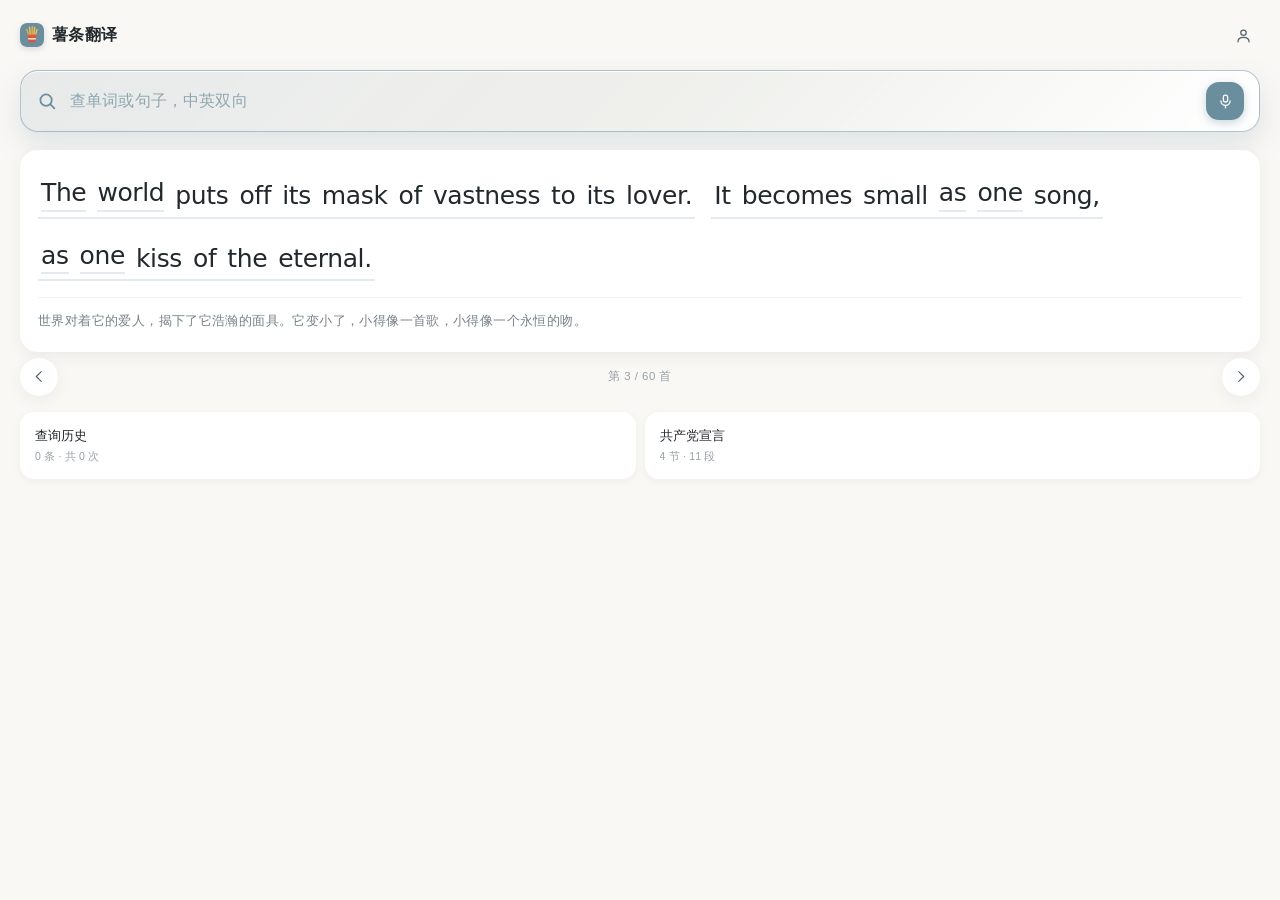
==== index.html @ 7e57249e "deploy: 薯条翻译 · 首版" ====
﻿<!doctype html>
<html lang="zh-CN">
<head>
<meta charset="utf-8" />
<meta name="viewport" content="width=device-width, initial-scale=1, viewport-fit=cover" />
<meta name="theme-color" content="#FAF8F5" />
<meta name="description" content="薯条翻译 · 一眼看懂每个词在当前语境里的意思" />
<title>薯条翻译</title>

<!-- PWA / 添加到主屏幕 -->
<link rel="manifest" href="manifest.json" />
<link rel="icon" href="icons/icon-192.png" sizes="192x192" />
<link rel="apple-touch-icon" href="icons/apple-touch-icon.png" />
<meta name="apple-mobile-web-app-capable" content="yes" />
<meta name="mobile-web-app-capable" content="yes" />
<meta name="apple-mobile-web-app-status-bar-style" content="default" />
<meta name="apple-mobile-web-app-title" content="薯条翻译" />
<meta name="format-detection" content="telephone=no" />

<link rel="stylesheet" href="styles.css" />
</head>
<body>
  <div class="stage">
    <div class="phone" id="phone">

      <header class="pbar">
        <div class="brand">
          <span class="mark"><img src="icons/icon-192.png" alt="" width="24" height="24" /></span>
          <b>薯条翻译</b>
        </div>
        <div class="pbar-actions">
          <button class="icon-btn user" id="userBtn" data-act="go" data-tab="me" aria-label="我的">
            <svg viewBox="0 0 24 24" aria-hidden="true"><circle cx="12" cy="8.5" r="3.4"/><path d="M5 20c0-3.6 3.1-5.6 7-5.6s7 2 7 5.6"/></svg>
          </button>
        </div>
      </header>

      <main class="view" id="view"></main>

      <div class="scrim" id="scrim"></div>
      <section class="sheet" id="sheet" role="dialog" aria-modal="true"></section>
      <div class="toast" id="toast"></div>
      <div class="voice" id="voice" aria-hidden="true">
        <div class="voice-card">
          <div class="bars"><i></i><i></i><i></i><i></i><i></i></div>
          <p class="voice-title">正在聆听…</p>
          <p class="voice-hint">中文、英文都可以</p>
        </div>
      </div>

    </div>
    <p class="stage-note">薯条翻译 · 语境直觉英语 · 高保真原型</p>
  </div>

  <script src="lexicon.js"></script>
  <script src="examples.js"></script>
  <script src="corpus.js"></script>
  <script src="data.js"></script>
  <script src="app.js"></script>
  <script>
    // 注册 Service Worker（离线可用、可安装）；file:// 下静默跳过
    if ('serviceWorker' in navigator && location.protocol.startsWith('http')) {
      window.addEventListener('load', () => {
        navigator.serviceWorker.register('sw.js').catch(() => {});
      });
    }
  </script>
</body>
</html>
---- styles.css ----
﻿/* ============================================================
   Gloss 璇嶄笅 鈥?Design tokens & layout
   涓昏壊 闆鹃溇钃?#6B8E9F / 杈?鐏扮豢 #7A9B8E / 搴?鏆栫櫧 #FAF8F5
   ============================================================ */
:root{
  --bg:#FAF8F5;
  --stage:#EBE6DE;
  --ink:#22292D;
  --ink2:#55636A;
  --muted:#98A1A6;
  --gloss:#8E9699;
  --primary:#6B8E9F;
  --primary-d:#557684;
  --primary-10:rgba(107,142,159,.10);
  --primary-18:rgba(107,142,159,.18);
  --accent:#7A9B8E;
  --card:#FFFFFF;
  --hair:rgba(34,41,45,.075);
  --shadow:0 4px 16px rgba(0,0,0,.06);
  --shadow-lg:0 12px 34px rgba(34,41,45,.12);
  --en:"Inter","SF Pro Text",-apple-system,BlinkMacSystemFont,"Segoe UI",system-ui,"Helvetica Neue",Arial,sans-serif;
  --han:"Source Han Sans SC","Noto Sans SC","PingFang SC","HarmonyOS Sans SC","Microsoft YaHei","Hiragino Sans GB",sans-serif;
  --r-s:10px; --r-m:14px; --r-l:18px;
  --spring:cubic-bezier(.22,1.16,.36,1);
}

*{box-sizing:border-box;-webkit-tap-highlight-color:transparent}
html,body{height:100%}
body{
  margin:0;
  font-family:var(--en);
  color:var(--ink);
  background:
    radial-gradient(120% 80% at 50% 0%, #F4F1EA 0%, var(--stage) 58%, #E4DFD6 100%);
  display:grid;place-items:center;
  -webkit-font-smoothing:antialiased;
  text-rendering:optimizeLegibility;
  overscroll-behavior:none;
  -webkit-text-size-adjust:100%;
  text-size-adjust:100%;
}
button{font:inherit;color:inherit;background:none;border:0;padding:0;cursor:pointer;touch-action:manipulation}
svg{width:100%;height:100%;fill:none;stroke:currentColor;stroke-width:1.6;stroke-linecap:round;stroke-linejoin:round}

/* ---------------- stage / phone ---------------- */
.stage{display:grid;place-items:center;gap:14px;padding:24px}
.stage-note{margin:0;font-size:11px;letter-spacing:.04em;color:#A8A199;font-family:var(--han)}

.phone{
  position:relative;
  width:390px;height:844px;
  background:var(--bg);
  border-radius:30px;
  overflow:hidden;
  display:flex;flex-direction:column;
  box-shadow:0 26px 70px rgba(34,41,45,.18), 0 2px 0 rgba(255,255,255,.7) inset;
  isolation:isolate;
}
@media (max-width:520px), (max-height:900px){
  .stage{padding:0}
  .phone{width:100vw;height:100vh;height:100dvh;max-height:100dvh;border-radius:0;box-shadow:none}
  .stage-note{display:none}
}

/* ---------- 鐪熸満鍏ㄥ睆锛圥WA / WebView锛夛細鍒樻捣涓庡畨鍏ㄥ尯 ---------- */
@media (display-mode:standalone), (display-mode:fullscreen), (display-mode:minimal-ui){
  .phone{width:100vw;height:100vh;height:100dvh;max-height:100dvh;border-radius:0;box-shadow:none;background:var(--bg)}
  body{background:var(--bg)}
  .stage{padding:0}
  .stage-note{display:none}
}

/* ---------------- top bar ---------------- */
.pbar{
  flex:0 0 auto;
  display:flex;align-items:center;justify-content:space-between;
  padding:18px 20px 8px;
}
.brand{display:flex;align-items:center;gap:8px}
.brand .mark{
  display:inline-grid;place-items:center;
  width:24px;height:24px;border-radius:7px;
  overflow:hidden;background:none;
  box-shadow:0 2px 6px rgba(107,142,159,.28);
}
.brand .mark img{width:100%;height:100%;display:block}
.brand b{font-family:var(--han);font-size:15.5px;font-weight:600;letter-spacing:.02em}
.brand i{font-family:var(--han);font-style:normal;font-size:11px;color:var(--muted);letter-spacing:.08em}
.pbar-actions{display:flex;gap:4px}
.icon-btn{
  width:34px;height:34px;border-radius:11px;
  display:grid;place-items:center;color:var(--ink2);
  transition:background .18s ease, color .18s ease, transform .18s var(--spring);
}
.icon-btn svg{width:19px;height:19px}
.icon-btn:hover{background:rgba(34,41,45,.045)}
.icon-btn:active{transform:scale(.92)}
.icon-btn.on{color:var(--primary);background:var(--primary-10)}
/* 鍙充笂瑙掔敤鎴锋寜閽細鎸変笅 / 鍋滅暀鍦?鎴戠殑"鏃剁粰娣辫壊鍙嶉 */
.icon-btn.user:active,
.icon-btn.user.on{background:var(--ink);color:#fff;transform:scale(.94)}
.icon-btn.user:active svg,
.icon-btn.user.on svg{stroke-width:1.9}

/* ---------------- view ---------------- */
.view{
  flex:1 1 auto;
  overflow-y:auto;overflow-x:hidden;
  padding:6px 20px 44px;
  scrollbar-width:none;
  overscroll-behavior:contain;
}
.view::-webkit-scrollbar{display:none}
.view > *{animation:rise .34s var(--spring) both}
@keyframes rise{from{opacity:0;transform:translateY(8px)}to{opacity:1;transform:none}}

.card{
  background:var(--card);
  border-radius:var(--r-l);
  box-shadow:var(--shadow);
  padding:20px 18px;
}

/* ---------------- sentence (interlinear) ---------------- */
.sentence{margin:6px 0 2px;user-select:none;-webkit-user-select:none}
.line{
  display:flex;flex-wrap:wrap;
  align-items:flex-end;
  column-gap:11px;row-gap:16px;
}
.word{
  display:inline-flex;flex-direction:column;align-items:center;
  gap:4px;
  padding:2px 1px 0;
  border-radius:8px;
  transition:transform .16s var(--spring), background .2s ease;
  touch-action:manipulation;
}
.word .en{
  font-size:25px;line-height:1.22;font-weight:500;
  letter-spacing:-.015em;
  color:var(--ink);
  white-space:nowrap;
}
.word .gloss{
  font-family:var(--han);
  font-size:11.5px;line-height:1.25;font-weight:300;
  color:var(--gloss);
  letter-spacing:.03em;
  white-space:nowrap;
  min-height:14px;
  display:inline-flex;align-items:center;gap:4px;
  transition:color .3s ease, opacity .3s ease;
}
.word:active{transform:scale(.95)}
.word:hover .en{color:var(--primary-d)}
.word.in-phrase .en{
  border-bottom:2px solid var(--primary-18);
  padding-bottom:1px;
}
.word.in-phrase.flash .en{animation:phflash 1.1s ease}
@keyframes phflash{0%,100%{border-bottom-color:var(--primary-18)}30%{border-bottom-color:var(--primary)}}

/* 鎺屾彙杩涘害鍦嗙偣 */
.dots{display:inline-flex;gap:2px;transform:translateY(-1px)}
.dots i{width:3px;height:3px;border-radius:50%;background:var(--primary);opacity:.22;transition:opacity .3s ease}
.dots i.on{opacity:.85}

/* 閲婁箟鍗囩骇涓夋€?*/
.word .gloss[data-lv="1"]{color:var(--primary);opacity:.9;letter-spacing:.01em;font-family:var(--en);font-size:10.5px}
.word .gloss[data-lv="2"]{opacity:0}

/* 鐩茬偣妯″紡 */
.phone.blind .word .gloss{opacity:0}
.phone.blind .word .gloss.peek{opacity:1}

/* 鎰忕兢妯″紡锛堟案涔呭紑鍚殑姣忔棩涓€鍙ワ級锛氭寜璇潡鍒嗙粍锛屽潡鍐呭崟璇嶄粛鏄彲鐐规寜閽?*/
.line.is-chunked{column-gap:16px;row-gap:20px;align-items:flex-start}
.line.is-chunked .chunk{
  display:inline-flex;flex-wrap:wrap;max-width:100%;
  align-items:flex-end;gap:9px;row-gap:2px;
  padding:0 2px 5px;
  border-bottom:2px solid var(--primary-18);
}
.line.is-chunked .chunk .punct{
  font-size:25px;line-height:1.22;font-weight:500;color:var(--ink);letter-spacing:-.015em;
  white-space:nowrap;transform:translateY(-1px);
}
/* 鐩茬偣妯″紡锛堟案涔呭紑鍚級锛氫腑鏂囨敞涓嶅崰浣嶏紝鍙暀鑻辨枃 */
.sentence.is-blind .word .gloss{display:none}

/* ---------------- learn layout ---------------- */
.day-top{display:flex;align-items:center;justify-content:space-between;margin-bottom:10px}
.eyebrow{
  font-family:var(--han);font-size:11px;letter-spacing:.1em;color:var(--muted);text-transform:uppercase;
}
.badge-lv{
  font-size:10.5px;letter-spacing:.05em;
  padding:3px 7px;border-radius:6px;
  background:var(--primary-10);color:var(--primary-d);
}
.day-meta{
  display:flex;align-items:center;gap:8px;
  margin-top:16px;padding-top:13px;border-top:1px solid var(--hair);
  font-family:var(--han);font-size:11.5px;color:var(--muted);
}
.day-meta b{color:var(--ink2);font-weight:500}
.hint{
  font-family:var(--han);font-size:11px;color:#B4B8B8;letter-spacing:.02em;
  margin:12px 2px 0;display:flex;align-items:center;gap:6px;
}
.hint .k{display:inline-block;width:3px;height:3px;border-radius:50%;background:#D3D5D4}

.toolrow{display:flex;flex-wrap:wrap;gap:6px;margin-top:14px}
.chip-tool{
  font-family:var(--han);font-size:11.5px;color:var(--ink2);
  padding:6px 11px;border-radius:20px;
  border:1px solid var(--hair);background:#fff;
  transition:.18s ease;
}
.chip-tool:hover{border-color:var(--primary-18);color:var(--primary-d)}
.chip-tool.on{background:var(--primary);border-color:var(--primary);color:#fff}

.navrow{display:flex;align-items:center;justify-content:space-between;margin-top:6px}
.nav-btn{
  width:38px;height:38px;border-radius:50%;display:grid;place-items:center;
  background:#fff;box-shadow:var(--shadow);color:var(--ink2);
  transition:transform .18s var(--spring),color .18s ease;
}
.nav-btn svg{width:17px;height:17px}
.nav-btn:active{transform:scale(.9)}
.nav-btn[disabled]{opacity:.35}
.steps{display:flex;gap:5px}
.steps i{width:5px;height:5px;border-radius:50%;background:#DADCDB;transition:.25s ease}
.steps i.on{background:var(--primary);width:14px;border-radius:3px}

.zh-line{
  font-family:var(--han);font-size:12.5px;color:var(--muted);font-weight:300;
  letter-spacing:.03em;text-align:center;line-height:1.6;
  margin-top:4px;
  max-height:0;opacity:0;overflow:hidden;
  transition:max-height .3s ease,opacity .3s ease,margin .3s ease;
}
.zh-line.show{max-height:60px;opacity:1;margin-top:6px}
/* 姣忔棩涓€鍙ワ細缈昏瘧鐩存帴钀藉湪鍘?鏈彞澶氫箟璇?鐨勪綅缃?*/
.card .zh-line.show{
  border-top:1px solid var(--hair);
  margin-top:16px;padding-top:13px;
  text-align:left;font-size:13px;color:var(--ink2);opacity:.8;
}

/* 鍥句緥 / 璇存槑鍧?*/
.legend{
  margin-top:16px;padding:14px 16px;border-radius:var(--r-m);
  background:rgba(255,255,255,.6);border:1px dashed var(--hair);
  font-family:var(--han);font-size:11.5px;color:var(--muted);line-height:1.85;
}
.legend b{color:var(--ink2);font-weight:500}
.legend .up{display:flex;align-items:center;gap:6px;flex-wrap:wrap;margin-top:2px}
.legend .arr{color:#CFD3D2}

/* 璇嶅簱 / 绱犳潗鍏ュ彛鍗?*/
.entries{display:grid;grid-template-columns:1fr 1fr;gap:9px;margin-top:16px}
.entry-card{
  text-align:left;padding:14px;border-radius:var(--r-m);
  background:#fff;box-shadow:0 2px 9px rgba(34,41,45,.05);
  border:1px solid transparent;
  transition:transform .16s var(--spring),border-color .2s ease,box-shadow .2s ease;
}
.entry-card b{display:block;font-family:var(--han);font-size:13px;font-weight:500;letter-spacing:.01em}
.entry-card span{display:block;font-family:var(--han);font-size:10.5px;color:var(--muted);margin-top:5px;letter-spacing:.02em}
.entry-card:hover{border-color:var(--primary-18);box-shadow:0 4px 14px rgba(107,142,159,.14)}
.entry-card:active{transform:scale(.98)}

/* ---------------- library ---------------- */
.sect-head{display:flex;align-items:baseline;justify-content:space-between;margin:2px 2px 10px}
.sect-head h3{margin:0;font-family:var(--han);font-size:13px;font-weight:500;letter-spacing:.02em}
.sect-head span{font-family:var(--han);font-size:11px;color:var(--muted)}
.sect-label{
  display:flex;align-items:center;justify-content:space-between;
  font-family:var(--han);font-size:11.5px;color:var(--muted);letter-spacing:.04em;
  margin:20px 2px 9px;
}
.sect-label em{font-style:normal;font-size:10.5px;color:#C2C6C5}

.lib-row{
  display:flex;align-items:center;gap:12px;
  padding:13px 14px;border-radius:var(--r-m);
  background:#fff;box-shadow:0 2px 8px rgba(34,41,45,.045);
  margin-bottom:8px;width:100%;text-align:left;
  transition:transform .16s var(--spring),box-shadow .2s ease;
}
.lib-row:active{transform:scale(.985)}
.lib-row .lw{flex:0 0 auto;min-width:82px;font-size:17px;font-weight:500;letter-spacing:-.01em}
.lib-row .lg{
  flex:1 1 auto;font-family:var(--han);font-size:11.5px;font-weight:300;color:var(--muted);
  letter-spacing:.03em;display:flex;align-items:center;gap:5px;
}
.lib-row .lm{flex:0 0 auto;font-family:var(--han);font-size:10.5px;color:#C2C6C5}
.lib-row.lv1 .lg{color:var(--primary);opacity:.9}
.lib-row.lv2 .lg{opacity:.35}
/* 鏌ヨ鍘嗗彶琛岋細闀挎煡璇㈢渷鐣ヨ€屼笉鏄崲琛?*/
.lib-row.hist .lw{
  flex:1 1 auto;min-width:0;font-size:15px;font-weight:500;
  overflow:hidden;text-overflow:ellipsis;white-space:nowrap;
}
.lib-row.hist .lg{flex:0 0 auto;order:2;justify-content:flex-end}
.lib-row.hist .lm{order:3;min-width:34px;text-align:right}

/* ---------------- article ---------------- */
.art-card{
  display:block;width:100%;text-align:left;
  padding:18px;border-radius:var(--r-l);background:#fff;box-shadow:var(--shadow);
  margin-bottom:10px;position:relative;overflow:hidden;
  transition:transform .16s var(--spring);
}
.art-card:active{transform:scale(.99)}
.art-card .at{font-family:var(--han);font-size:15px;font-weight:500;letter-spacing:.01em}
.art-card .ae{font-size:11.5px;color:var(--muted);margin-top:2px;letter-spacing:.01em}
.art-card .ad{font-family:var(--han);font-size:11.5px;color:var(--ink2);opacity:.8;margin-top:9px;line-height:1.6}
.art-card .lv{position:absolute;top:16px;right:16px;font-size:10px;letter-spacing:.05em;color:var(--primary-d);background:var(--primary-10);padding:3px 7px;border-radius:6px}
.art-card[disabled]{opacity:.55}
.back-link{
  display:inline-flex;align-items:center;gap:5px;
  font-family:var(--han);font-size:12px;color:var(--muted);margin-bottom:14px;
}
.back-link svg{width:13px;height:13px}
.art-title{font-family:var(--han);font-size:20px;font-weight:500;margin:0 0 3px}
.art-sub{font-size:12px;color:var(--muted);margin-bottom:18px}
.art-block{margin-bottom:14px;padding-bottom:6px}

/* ---------------- 棣栧睆澶ф悳绱㈡ ---------------- */
.sbox{
  display:flex;align-items:center;gap:12px;
  width:100%;text-align:left;
  padding:0 15px;height:62px;
  border-radius:18px;
  border:1.75px solid rgba(107,142,159,.5);
  background:linear-gradient(135deg,rgba(107,142,159,.12),rgba(122,155,142,.08) 55%,#fff 100%);
  box-shadow:0 12px 30px rgba(107,142,159,.20), 0 1px 0 rgba(255,255,255,.85) inset;
  transition:border-color .2s ease,box-shadow .2s ease,transform .16s var(--spring);
}
.sbox:focus-within,
.sbox:hover{border-color:var(--primary);box-shadow:0 14px 34px rgba(107,142,159,.28), 0 0 0 4px rgba(107,142,159,.09)}
.sbox:active{transform:scale(.995)}
.sbox > svg{width:22px;height:22px;color:var(--primary);flex:0 0 auto;stroke-width:1.9}
.sbox input{
  flex:1 1 auto;border:0;outline:0;background:none;
  font-size:20px;letter-spacing:-.015em;color:var(--ink);
  min-width:0;
}
.sbox input::placeholder{color:#8FA6B0;letter-spacing:-.005em}
.sbox .ph{
  flex:1 1 auto;font-family:var(--han);font-size:16px;color:#8FA6B0;letter-spacing:.01em;
}
.sbox .mic{
  width:38px;height:38px;border-radius:13px;display:grid;place-items:center;
  color:#fff;background:var(--primary);flex:0 0 auto;
  box-shadow:0 3px 10px rgba(107,142,159,.35);
  transition:transform .16s var(--spring),background .2s ease;
}
.sbox .mic svg{width:17px;height:17px;color:#fff;stroke-width:1.8}
.sbox .mic:active{transform:scale(.92)}
.sbox .clr{width:24px;height:24px;border-radius:50%;display:grid;place-items:center;color:#93A6AE;flex:0 0 auto}
.sbox .clr svg{width:12px;height:12px}
.sbox-wrap{margin:4px 0 18px}

.lang-hint{
  display:flex;align-items:center;gap:6px;
  font-family:var(--han);font-size:11px;color:var(--muted);
  margin:9px 2px 0;
}
.lang-hint b{font-weight:500;color:var(--primary-d)}
.lang-hint .rec{width:5px;height:5px;border-radius:50%;background:var(--accent)}

.chips{display:flex;flex-wrap:wrap;gap:7px}
.chip{
  font-family:var(--han);font-size:12px;color:var(--ink2);
  padding:7px 12px;border-radius:20px;background:#fff;box-shadow:0 1px 5px rgba(34,41,45,.05);
  transition:transform .16s var(--spring),color .2s ease;
}
.chip:active{transform:scale(.94)}
.chip.hot{color:var(--primary-d);background:var(--primary-10);box-shadow:none}
.chip .n{font-size:10px;color:#BFC3C2;margin-left:4px}

.res-main{padding:2px 2px 0}
.res-word{font-size:32px;font-weight:600;letter-spacing:-.03em;line-height:1.15}
.res-word small{font-size:12px;font-weight:400;color:var(--muted);letter-spacing:0;margin-left:8px}
.res-top{
  margin-top:8px;display:flex;align-items:center;gap:8px;flex-wrap:wrap;
  font-family:var(--han);font-size:19px;font-weight:400;letter-spacing:.02em;
}
.res-top .tag{font-size:10px;letter-spacing:.03em;padding:3px 7px;border-radius:6px;background:var(--primary-10);color:var(--primary-d);font-family:var(--han)}

.cn-item{
  padding:15px 16px;border-radius:var(--r-m);background:#fff;box-shadow:0 2px 9px rgba(34,41,45,.05);
  margin-bottom:9px;width:100%;text-align:left;
}
.cn-item .top{display:flex;align-items:center;gap:8px;flex-wrap:wrap}
.cn-item .en{font-size:20px;font-weight:600;letter-spacing:-.02em}
.tag-reg{font-family:var(--han);font-size:10px;padding:2px 7px;border-radius:5px;letter-spacing:.03em}
.tag-reg.oral{background:rgba(122,155,142,.14);color:#5C7D70}
.tag-reg.written{background:rgba(107,142,159,.14);color:var(--primary-d)}
.tag-reg.slang{background:rgba(196,148,88,.14);color:#A3763C}
.tag-reg.common{background:rgba(34,41,45,.06);color:var(--ink2)}
.cn-item .note{font-family:var(--han);font-size:11.5px;color:var(--ink2);opacity:.85;margin-top:7px;line-height:1.6}
.cn-item .ex{margin-top:8px;padding-left:10px;border-left:2px solid var(--primary-18)}
.cn-item .ex .e{font-size:12.5px;color:var(--ink2);letter-spacing:.005em}
.cn-item .ex .z{font-family:var(--han);font-size:11px;color:var(--muted);font-weight:300;margin-top:2px}

.empty{
  text-align:center;padding:44px 10px;font-family:var(--han);font-size:12.5px;color:var(--muted);line-height:1.9;
}
.empty b{display:block;font-size:14px;color:var(--ink2);margin-bottom:4px;font-weight:500}

/* ---------------- me ---------------- */
.me-head{display:flex;align-items:center;gap:13px;padding:4px 2px 0}
.avatar{
  width:52px;height:52px;border-radius:18px;display:grid;place-items:center;
  background:linear-gradient(150deg,var(--primary),var(--accent));color:#fff;
  font-size:19px;font-weight:600;letter-spacing:-.02em;
  box-shadow:0 8px 20px rgba(107,142,159,.28);
}
.me-name{font-family:var(--han);font-size:15px;font-weight:500}
.me-sub{font-family:var(--han);font-size:11px;color:var(--muted);margin-top:3px;display:flex;align-items:center;gap:5px}
.me-sub .rec{width:5px;height:5px;border-radius:50%;background:var(--accent)}

.stats{display:grid;grid-template-columns:1fr 1fr;gap:9px;margin-top:18px}
.stats.one{grid-template-columns:1fr}
.stat{
  background:#fff;border-radius:var(--r-m);padding:14px 15px;box-shadow:0 2px 9px rgba(34,41,45,.045);
}
.stat .v{font-size:23px;font-weight:600;letter-spacing:-.02em;line-height:1.1}
.stat .v i{font-style:normal;font-size:11px;font-weight:400;color:var(--muted);margin-left:3px;letter-spacing:0}
.stat .k{font-family:var(--han);font-size:11px;color:var(--muted);margin-top:5px;letter-spacing:.03em}

.rows{background:#fff;border-radius:var(--r-m);box-shadow:0 2px 9px rgba(34,41,45,.045);overflow:hidden}
.row{
  display:flex;align-items:center;gap:12px;padding:14px 15px;width:100%;text-align:left;
  border-bottom:1px solid var(--hair);
}
.row:last-child{border-bottom:0}
.row .rk{flex:1 1 auto}
.row .rk b{display:block;font-family:var(--han);font-size:13px;font-weight:400}
.row .rk span{display:block;font-family:var(--han);font-size:10.5px;color:var(--muted);margin-top:3px;letter-spacing:.02em}
.sw{
  flex:0 0 auto;width:40px;height:23px;border-radius:12px;background:#E2E1DD;position:relative;
  transition:background .24s ease;
}
.sw::after{
  content:"";position:absolute;top:2.5px;left:2.5px;width:18px;height:18px;border-radius:50%;background:#fff;
  box-shadow:0 1px 3px rgba(34,41,45,.22);
  transition:transform .26s var(--spring);
}
.sw.on{background:var(--primary)}
.sw.on::after{transform:translateX(17px)}
.ghost-btn{
  width:100%;margin-top:14px;padding:13px;border-radius:var(--r-m);
  font-family:var(--han);font-size:12.5px;color:var(--muted);
  border:1px solid var(--hair);background:rgba(255,255,255,.55);
}
.ghost-btn:active{background:#fff}

/* Widget 棰勮 */
.widget{
  padding:16px 17px;border-radius:18px;
  background:linear-gradient(150deg,#5F8394 0%,#6B8E9F 58%,#7A9B8E 100%);
  color:#fff;box-shadow:0 10px 24px rgba(107,142,159,.26);
}
.widget .w-en{font-size:15px;line-height:1.45;letter-spacing:-.01em;font-weight:500}
.widget .w-zh{font-family:var(--han);font-size:10.5px;opacity:.78;margin-top:6px;letter-spacing:.05em}
.widget .w-hint{font-family:var(--han);font-size:10px;opacity:.62;margin-top:11px;letter-spacing:.03em}

/* ---------------- tabbar ---------------- */
.tabbar{
  position:absolute;left:0;right:0;bottom:0;
  height:72px;padding:8px 34px 14px;
  display:flex;justify-content:space-between;
  background:linear-gradient(to top,rgba(250,248,245,.98) 55%,rgba(250,248,245,.72));
  backdrop-filter:blur(14px);
  border-top:1px solid rgba(34,41,45,.05);
}
.tab{display:flex;flex-direction:column;align-items:center;gap:4px;color:#AFB4B3;transition:color .2s ease;width:56px}
.tab svg{width:21px;height:21px}
.tab span{font-family:var(--han);font-size:10px;letter-spacing:.06em}
.tab.on{color:var(--primary-d)}
.tab.on svg{stroke-width:1.9}

/* ---------------- scrim / sheet ---------------- */
.scrim{
  position:absolute;inset:0;background:rgba(28,33,36,.28);
  opacity:0;pointer-events:none;transition:opacity .3s ease;z-index:20;
  backdrop-filter:blur(1.5px);
}
.scrim.on{opacity:1;pointer-events:auto}

.sheet{
  position:absolute;left:0;right:0;bottom:0;z-index:21;
  max-height:82%;
  background:var(--bg);
  border-radius:22px 22px 0 0;
  box-shadow:0 -12px 40px rgba(34,41,45,.16);
  transform:translateY(102%);
  transition:transform .36s var(--spring);
  display:flex;flex-direction:column;
  will-change:transform;
}
.sheet.on{transform:translateY(0)}
.sheet-grab{flex:0 0 auto;padding:9px 0 4px;display:grid;place-items:center}
.sheet-grab i{width:36px;height:4px;border-radius:3px;background:#DDDAD3}
.sheet-body{flex:1 1 auto;overflow-y:auto;padding:6px 20px 26px;scrollbar-width:none}
.sheet-body::-webkit-scrollbar{display:none}

.sheet-head{display:flex;align-items:flex-start;justify-content:space-between;gap:10px}
.sh-word{font-size:27px;font-weight:600;letter-spacing:-.025em;line-height:1.15}
.sh-word .phon{font-size:12px;font-weight:400;color:var(--muted);letter-spacing:0;margin-left:7px}
.sh-sub{font-family:var(--han);font-size:11px;color:var(--muted);margin-top:5px;letter-spacing:.02em}
.sh-close{width:28px;height:28px;border-radius:50%;display:grid;place-items:center;background:rgba(34,41,45,.055);color:var(--ink2);flex:0 0 auto}
.sh-close svg{width:13px;height:13px}
.sh-tags{display:flex;flex-wrap:wrap;gap:5px;margin-top:7px}
.sh-tag{
  font-family:var(--han);font-size:9.5px;letter-spacing:.03em;
  padding:2.5px 7px;border-radius:5px;
  background:rgba(34,41,45,.05);color:var(--ink2);opacity:.9;
}
.sh-tag.star{background:rgba(107,142,159,.12);color:var(--primary-d)}
.sh-tag.cur{background:rgba(122,155,142,.16);color:#5C7D70}

.lib-more{
  font-family:var(--han);font-size:10.5px;color:#B4B8B8;text-align:center;
  line-height:1.7;margin:14px 4px 0;letter-spacing:.02em;
}

.dict-note{
  font-family:var(--han);font-size:10.5px;color:#B7BBBA;text-align:center;
  line-height:1.85;margin:26px 0 0;letter-spacing:.02em;
}

.cur{
  margin-top:16px;padding:15px 16px;border-radius:var(--r-m);
  background:linear-gradient(160deg,rgba(107,142,159,.11),rgba(122,155,142,.07));
  border:1px solid var(--primary-18);
  position:relative;overflow:hidden;
}
.cur .cur-tag{
  font-family:var(--han);font-size:10.5px;letter-spacing:.09em;color:var(--primary-d);opacity:.9;
}
.cur .cur-zh{
  font-family:var(--han);font-size:20px;font-weight:400;letter-spacing:.02em;margin-top:6px;
}
.cur .cur-en{font-size:12px;color:var(--primary-d);opacity:.8;margin-top:3px;letter-spacing:.01em}
.cur .cur-meta{display:flex;align-items:center;gap:7px;margin-top:10px;font-family:var(--han);font-size:10.5px;color:var(--ink2);opacity:.72}
.mbar{height:3px;border-radius:2px;background:rgba(34,41,45,.09);margin-top:9px;overflow:hidden}
.mbar i{display:block;height:100%;border-radius:2px;background:var(--primary);transition:width .45s var(--spring),background .3s ease}
.mbar.full i{background:var(--accent)}
.mhint{font-family:var(--han);font-size:10.5px;color:var(--muted);margin-top:7px;line-height:1.5}

.senses{
  display:flex;gap:11px;overflow-x:auto;
  margin:0 -20px;padding:2px 20px 8px;
  scroll-snap-type:x proximity;scrollbar-width:none;
}
.senses::-webkit-scrollbar{display:none}
.sense-card{
  flex:0 0 auto;width:242px;scroll-snap-align:start;
  text-align:left;
  padding:14px 14px 15px;border-radius:var(--r-m);
  background:#fff;box-shadow:0 2px 10px rgba(34,41,45,.055);
  border:1px solid transparent;
  transition:transform .16s var(--spring),border-color .2s ease;
}
.sense-card:active{transform:scale(.98)}
.sense-card.is-current{border-color:var(--primary-18);background:linear-gradient(170deg,#fff,rgba(107,142,159,.05))}
.sc-top{display:flex;align-items:center;justify-content:space-between;margin-bottom:9px}
.sc-no{font-size:10px;letter-spacing:.09em;color:#C2C6C5}
/* 涔夐」鏍囩鏀逛负璇嶆€?*/
.sc-pos{
  font-family:var(--en);font-size:11px;font-weight:500;letter-spacing:.02em;
  color:var(--primary-d);background:var(--primary-10);
  padding:2.5px 7px;border-radius:6px;
}
.sc-cur{font-family:var(--han);font-size:9.5px;letter-spacing:.04em;color:var(--primary-d);background:var(--primary-10);padding:2px 6px;border-radius:5px}

/* 閫犲彞 */
.ex-list{display:flex;flex-direction:column;gap:9px}
.ex-row{
  background:#fff;border-radius:var(--r-m);padding:13px 15px;
  box-shadow:0 2px 9px rgba(34,41,45,.05);
  border-left:2.5px solid var(--primary-18);
}
.ex-row .e{font-size:15px;line-height:1.5;letter-spacing:-.005em;color:var(--ink)}
.ex-row .z{font-family:var(--han);font-size:12px;color:var(--ink2);opacity:.8;margin-top:5px;letter-spacing:.02em}
.ex-pos{
  font-family:var(--en);font-size:10.5px;color:var(--primary-d);
  background:var(--primary-10);border-radius:5px;padding:1px 6px;margin-right:7px;
}

/* 鍙ユ暟璁℃暟 / 绱犳潗鍓爣棰?*/
.steps-num{font-family:var(--han);font-size:11.5px;color:var(--muted);letter-spacing:.04em}
.mf-sub{font-family:var(--han);font-size:11px;color:var(--muted);margin:-4px 2px 14px;letter-spacing:.02em}
.sc-zh{font-family:var(--han);font-size:16px;letter-spacing:.01em}
.sc-en{font-size:11px;color:var(--primary);opacity:.85;margin-top:4px;letter-spacing:.01em}
.sc-ex{margin-top:10px;padding-top:9px;border-top:1px solid var(--hair)}
.sc-ex .e{font-size:12px;color:var(--ink2);line-height:1.45;letter-spacing:.005em}
.sc-ex .z{font-family:var(--han);font-size:10.5px;color:var(--muted);font-weight:300;margin-top:3px}
.fq{display:inline-flex;gap:2.5px;align-items:center;transform:translateY(-.5px)}
.fq i{width:4px;height:4px;border-radius:50%;background:var(--primary);opacity:.18}
.fq i.on{opacity:.8}

.phrase{
  margin-top:14px;padding:14px 15px;border-radius:var(--r-m);
  background:#fff;box-shadow:0 2px 10px rgba(34,41,45,.055);width:100%;text-align:left;
}
.ph-head{display:flex;align-items:center;justify-content:space-between}
.ph-title{font-size:15px;font-weight:600;letter-spacing:-.01em}
.ph-title small{font-family:var(--han);font-size:10px;color:var(--muted);font-weight:400;margin-left:6px;letter-spacing:.04em}
.ph-arrow{color:var(--primary);font-size:11px;font-family:var(--han)}
.ph-note{font-family:var(--han);font-size:11px;color:var(--ink2);opacity:.85;line-height:1.75;margin-top:8px}
.ph-list{margin-top:9px;display:flex;flex-direction:column;gap:7px}
.ph-item{display:flex;flex-direction:column;gap:2px;padding-left:9px;border-left:2px solid rgba(107,142,159,.2)}
.ph-item b{font-family:var(--han);font-size:12px;font-weight:400;color:var(--ink)}
.ph-item span{font-size:11px;color:var(--muted);letter-spacing:.005em}

.tl{display:flex;gap:0;overflow-x:auto;margin:0 -20px;padding:2px 20px 6px;scrollbar-width:none}
.tl::-webkit-scrollbar{display:none}
.tl-item{flex:0 0 auto;width:126px;padding-right:14px;position:relative}
.tl-item::before{content:"";position:absolute;top:5.5px;left:0;right:0;height:1px;background:var(--hair)}
.tl-dot{width:7px;height:7px;border-radius:50%;background:#fff;border:1.5px solid var(--primary);position:relative;z-index:1}
.tl-era{font-size:9.5px;letter-spacing:.05em;color:var(--primary-d);margin-top:7px;opacity:.9}
.tl-txt{font-family:var(--han);font-size:11px;color:var(--ink2);opacity:.85;line-height:1.6;margin-top:3px}

/* ---------------- toast ---------------- */
.toast{
  position:absolute;left:50%;bottom:96px;z-index:30;
  transform:translate(-50%,14px);
  padding:10px 16px;border-radius:12px;
  background:rgba(34,41,45,.92);color:#fff;
  font-family:var(--han);font-size:11.5px;letter-spacing:.02em;
  box-shadow:var(--shadow-lg);
  opacity:0;pointer-events:none;
  transition:opacity .26s ease,transform .3s var(--spring);
  max-width:78%;text-align:center;line-height:1.55;
}
.toast.on{opacity:1;transform:translate(-50%,0)}
.toast b{color:#BFD3DB;font-weight:500}

/* ---------------- voice ---------------- */
.voice{
  position:absolute;inset:0;z-index:40;display:grid;place-items:center;
  background:rgba(28,33,36,.34);backdrop-filter:blur(6px);
  opacity:0;pointer-events:none;transition:opacity .24s ease;
}
.voice.on{opacity:1;pointer-events:auto}
.voice-card{
  width:210px;padding:26px 20px;border-radius:22px;background:rgba(255,255,255,.96);
  text-align:center;box-shadow:var(--shadow-lg);
}
.bars{display:flex;align-items:flex-end;justify-content:center;gap:4px;height:34px;margin-bottom:14px}
.bars i{width:4px;border-radius:3px;background:var(--primary);animation:wave 1s ease-in-out infinite}
.bars i:nth-child(1){height:12px;animation-delay:0s}
.bars i:nth-child(2){height:24px;animation-delay:.12s}
.bars i:nth-child(3){height:34px;animation-delay:.24s}
.bars i:nth-child(4){height:20px;animation-delay:.36s}
.bars i:nth-child(5){height:14px;animation-delay:.48s}
@keyframes wave{0%,100%{transform:scaleY(.45);opacity:.55}50%{transform:scaleY(1);opacity:1}}
.voice-title{font-family:var(--han);font-size:13px;margin:0}
.voice-hint{font-family:var(--han);font-size:10.5px;color:var(--muted);margin:6px 0 0}

@media (prefers-reduced-motion:reduce){
  *{animation-duration:.001s !important;transition-duration:.001s !important}
}

/* ============================================================
   真机适配（必须放在文件末尾：同优先级下后写才生效）
   ============================================================ */
@media (max-width:520px){
  /* 顶部让开状态栏（电量/时间）：有 env 用 env，没有也至少留 26px */
  .pbar{padding-top:calc(6px + max(env(safe-area-inset-top, 0px), 26px))}
  .view{padding:6px 18px calc(28px + max(env(safe-area-inset-bottom, 0px), 8px))}
  .sheet{padding-bottom:max(env(safe-area-inset-bottom, 0px), 8px)}
  .toast{bottom:calc(72px + max(env(safe-area-inset-bottom, 0px), 8px))}

  /* 字号随屏宽收敛：越窄越小，避免诗句臃肿 */
  .card{padding:16px 15px}
  .word .en{font-size:clamp(18px, 5.3vw, 22px)}
  .word .gloss{font-size:clamp(9.5px, 2.5vw, 11px)}
  .line{gap:14px 10px}
  .line.is-chunked{column-gap:12px;row-gap:14px}
  .line.is-chunked .chunk{gap:7px;padding-bottom:4px}
  .line.is-chunked .chunk .punct{font-size:clamp(18px, 5.3vw, 22px)}
  .res-word{font-size:clamp(24px, 6.6vw, 30px)}
  .res-word small{font-size:11px}
  .sbox{height:56px;padding:0 13px}
  .sbox input{font-size:clamp(16px, 4.4vw, 19px)}
  .sbox .ph{font-size:clamp(13px, 3.8vw, 15px)}
  .sbox .mic{width:34px;height:34px}
  .zh-line.show{font-size:12.5px}
  .card .zh-line.show{margin-top:13px;padding-top:11px}
}
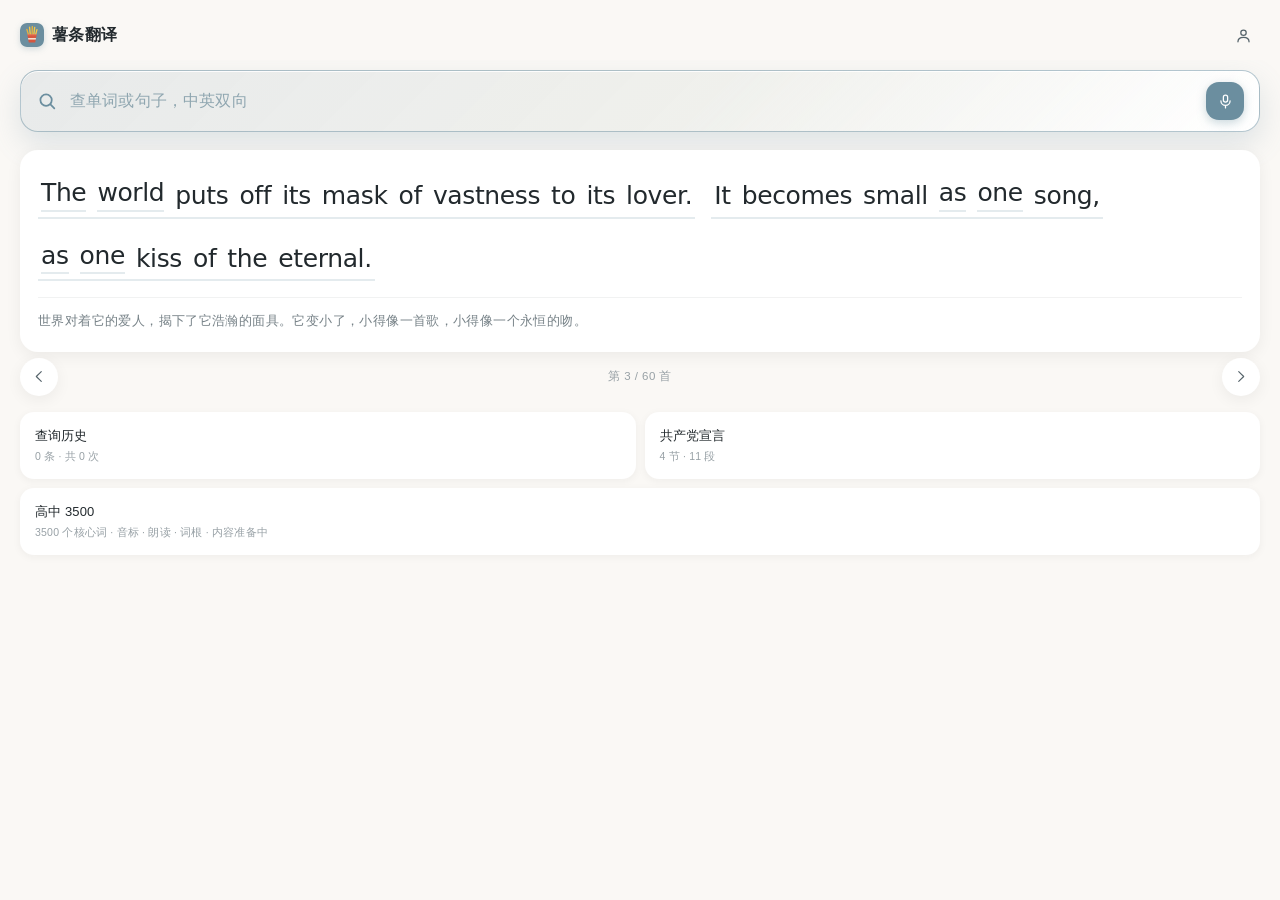
==== commit d91b7105: "deploy: 薯条翻译 2026-10-24 14:15" ====
--- a/index.html
+++ b/index.html
@@ -1,9 +1,12 @@
-﻿<!doctype html>
+<!doctype html>
 <html lang="zh-CN">
 <head>
 <meta charset="utf-8" />
 <meta name="viewport" content="width=device-width, initial-scale=1, viewport-fit=cover" />
 <meta name="theme-color" content="#FAF8F5" />
+<!-- 版本号与更新地址：构建时由 tools/pack.mjs 依据 version.json 注入 -->
+<meta name="app-version" content="1.2.0" />
+<meta name="update-base" content="https://chipssea.github.io/shutiao-translate/" />
 <meta name="description" content="薯条翻译 · 一眼看懂每个词在当前语境里的意思" />
 <title>薯条翻译</title>
 
@@ -55,16 +58,38 @@
   <script src="lexicon.js"></script>
   <script src="examples.js"></script>
   <script src="corpus.js"></script>
+  <script src="roots.js"></script>
+  <script src="phonetics.js"></script>
   <script src="data.js"></script>
   <script src="app.js"></script>
   <script>
     // 注册 Service Worker（离线可用、可安装）；file:// 下静默跳过
+    // 更新策略：静默自动 —— 新版本下载好后自动接管，页面自己刷一次，不打扰用户
     if ('serviceWorker' in navigator && location.protocol.startsWith('http')) {
+      let hadController = !!navigator.serviceWorker.controller;
+      navigator.serviceWorker.addEventListener('controllerchange', () => {
+        if (!hadController) { hadController = true; return; }   // 首次安装不算更新
+        if (window.__updatingReload) return;
+        window.__updatingReload = true;
+        location.reload();
+      });
       window.addEventListener('load', () => {
-        navigator.serviceWorker.register('sw.js').catch(() => {});
+        navigator.serviceWorker.register('sw.js').then((reg) => {
+          reg.addEventListener('updatefound', () => {
+            const sw = reg.installing;
+            if (!sw) return;
+            sw.addEventListener('statechange', () => {
+              if (sw.state === 'installed' && navigator.serviceWorker.controller) sw.postMessage({ type: 'SKIP_WAITING' });
+            });
+          });
+          // 每次回到前台顺手检查一次新版本
+          document.addEventListener('visibilitychange', () => {
+            if (document.visibilityState === 'visible') reg.update().catch(() => {});
+          });
+        }).catch(() => {});
       });
     }
   </script>
 </body>
 </html>
-
+
--- a/styles.css
+++ b/styles.css
@@ -1,699 +1,749 @@
-﻿/* ============================================================
-   Gloss 璇嶄笅 鈥?Design tokens & layout
-   涓昏壊 闆鹃溇钃?#6B8E9F / 杈?鐏扮豢 #7A9B8E / 搴?鏆栫櫧 #FAF8F5
-   ============================================================ */
-:root{
-  --bg:#FAF8F5;
-  --stage:#EBE6DE;
-  --ink:#22292D;
-  --ink2:#55636A;
-  --muted:#98A1A6;
-  --gloss:#8E9699;
-  --primary:#6B8E9F;
-  --primary-d:#557684;
-  --primary-10:rgba(107,142,159,.10);
-  --primary-18:rgba(107,142,159,.18);
-  --accent:#7A9B8E;
-  --card:#FFFFFF;
-  --hair:rgba(34,41,45,.075);
-  --shadow:0 4px 16px rgba(0,0,0,.06);
-  --shadow-lg:0 12px 34px rgba(34,41,45,.12);
-  --en:"Inter","SF Pro Text",-apple-system,BlinkMacSystemFont,"Segoe UI",system-ui,"Helvetica Neue",Arial,sans-serif;
-  --han:"Source Han Sans SC","Noto Sans SC","PingFang SC","HarmonyOS Sans SC","Microsoft YaHei","Hiragino Sans GB",sans-serif;
-  --r-s:10px; --r-m:14px; --r-l:18px;
-  --spring:cubic-bezier(.22,1.16,.36,1);
-}
-
-*{box-sizing:border-box;-webkit-tap-highlight-color:transparent}
-html,body{height:100%}
-body{
-  margin:0;
-  font-family:var(--en);
-  color:var(--ink);
-  background:
-    radial-gradient(120% 80% at 50% 0%, #F4F1EA 0%, var(--stage) 58%, #E4DFD6 100%);
-  display:grid;place-items:center;
-  -webkit-font-smoothing:antialiased;
-  text-rendering:optimizeLegibility;
-  overscroll-behavior:none;
-  -webkit-text-size-adjust:100%;
-  text-size-adjust:100%;
-}
-button{font:inherit;color:inherit;background:none;border:0;padding:0;cursor:pointer;touch-action:manipulation}
-svg{width:100%;height:100%;fill:none;stroke:currentColor;stroke-width:1.6;stroke-linecap:round;stroke-linejoin:round}
-
-/* ---------------- stage / phone ---------------- */
-.stage{display:grid;place-items:center;gap:14px;padding:24px}
-.stage-note{margin:0;font-size:11px;letter-spacing:.04em;color:#A8A199;font-family:var(--han)}
-
-.phone{
-  position:relative;
-  width:390px;height:844px;
-  background:var(--bg);
-  border-radius:30px;
-  overflow:hidden;
-  display:flex;flex-direction:column;
-  box-shadow:0 26px 70px rgba(34,41,45,.18), 0 2px 0 rgba(255,255,255,.7) inset;
-  isolation:isolate;
-}
-@media (max-width:520px), (max-height:900px){
-  .stage{padding:0}
-  .phone{width:100vw;height:100vh;height:100dvh;max-height:100dvh;border-radius:0;box-shadow:none}
-  .stage-note{display:none}
-}
-
-/* ---------- 鐪熸満鍏ㄥ睆锛圥WA / WebView锛夛細鍒樻捣涓庡畨鍏ㄥ尯 ---------- */
-@media (display-mode:standalone), (display-mode:fullscreen), (display-mode:minimal-ui){
-  .phone{width:100vw;height:100vh;height:100dvh;max-height:100dvh;border-radius:0;box-shadow:none;background:var(--bg)}
-  body{background:var(--bg)}
-  .stage{padding:0}
-  .stage-note{display:none}
-}
-
-/* ---------------- top bar ---------------- */
-.pbar{
-  flex:0 0 auto;
-  display:flex;align-items:center;justify-content:space-between;
-  padding:18px 20px 8px;
-}
-.brand{display:flex;align-items:center;gap:8px}
-.brand .mark{
-  display:inline-grid;place-items:center;
-  width:24px;height:24px;border-radius:7px;
-  overflow:hidden;background:none;
-  box-shadow:0 2px 6px rgba(107,142,159,.28);
-}
-.brand .mark img{width:100%;height:100%;display:block}
-.brand b{font-family:var(--han);font-size:15.5px;font-weight:600;letter-spacing:.02em}
-.brand i{font-family:var(--han);font-style:normal;font-size:11px;color:var(--muted);letter-spacing:.08em}
-.pbar-actions{display:flex;gap:4px}
-.icon-btn{
-  width:34px;height:34px;border-radius:11px;
-  display:grid;place-items:center;color:var(--ink2);
-  transition:background .18s ease, color .18s ease, transform .18s var(--spring);
-}
-.icon-btn svg{width:19px;height:19px}
-.icon-btn:hover{background:rgba(34,41,45,.045)}
-.icon-btn:active{transform:scale(.92)}
-.icon-btn.on{color:var(--primary);background:var(--primary-10)}
-/* 鍙充笂瑙掔敤鎴锋寜閽細鎸変笅 / 鍋滅暀鍦?鎴戠殑"鏃剁粰娣辫壊鍙嶉 */
-.icon-btn.user:active,
-.icon-btn.user.on{background:var(--ink);color:#fff;transform:scale(.94)}
-.icon-btn.user:active svg,
-.icon-btn.user.on svg{stroke-width:1.9}
-
-/* ---------------- view ---------------- */
-.view{
-  flex:1 1 auto;
-  overflow-y:auto;overflow-x:hidden;
-  padding:6px 20px 44px;
-  scrollbar-width:none;
-  overscroll-behavior:contain;
-}
-.view::-webkit-scrollbar{display:none}
-.view > *{animation:rise .34s var(--spring) both}
-@keyframes rise{from{opacity:0;transform:translateY(8px)}to{opacity:1;transform:none}}
-
-.card{
-  background:var(--card);
-  border-radius:var(--r-l);
-  box-shadow:var(--shadow);
-  padding:20px 18px;
-}
-
-/* ---------------- sentence (interlinear) ---------------- */
-.sentence{margin:6px 0 2px;user-select:none;-webkit-user-select:none}
-.line{
-  display:flex;flex-wrap:wrap;
-  align-items:flex-end;
-  column-gap:11px;row-gap:16px;
-}
-.word{
-  display:inline-flex;flex-direction:column;align-items:center;
-  gap:4px;
-  padding:2px 1px 0;
-  border-radius:8px;
-  transition:transform .16s var(--spring), background .2s ease;
-  touch-action:manipulation;
-}
-.word .en{
-  font-size:25px;line-height:1.22;font-weight:500;
-  letter-spacing:-.015em;
-  color:var(--ink);
-  white-space:nowrap;
-}
-.word .gloss{
-  font-family:var(--han);
-  font-size:11.5px;line-height:1.25;font-weight:300;
-  color:var(--gloss);
-  letter-spacing:.03em;
-  white-space:nowrap;
-  min-height:14px;
-  display:inline-flex;align-items:center;gap:4px;
-  transition:color .3s ease, opacity .3s ease;
-}
-.word:active{transform:scale(.95)}
-.word:hover .en{color:var(--primary-d)}
-.word.in-phrase .en{
-  border-bottom:2px solid var(--primary-18);
-  padding-bottom:1px;
-}
-.word.in-phrase.flash .en{animation:phflash 1.1s ease}
-@keyframes phflash{0%,100%{border-bottom-color:var(--primary-18)}30%{border-bottom-color:var(--primary)}}
-
-/* 鎺屾彙杩涘害鍦嗙偣 */
-.dots{display:inline-flex;gap:2px;transform:translateY(-1px)}
-.dots i{width:3px;height:3px;border-radius:50%;background:var(--primary);opacity:.22;transition:opacity .3s ease}
-.dots i.on{opacity:.85}
-
-/* 閲婁箟鍗囩骇涓夋€?*/
-.word .gloss[data-lv="1"]{color:var(--primary);opacity:.9;letter-spacing:.01em;font-family:var(--en);font-size:10.5px}
-.word .gloss[data-lv="2"]{opacity:0}
-
-/* 鐩茬偣妯″紡 */
-.phone.blind .word .gloss{opacity:0}
-.phone.blind .word .gloss.peek{opacity:1}
-
-/* 鎰忕兢妯″紡锛堟案涔呭紑鍚殑姣忔棩涓€鍙ワ級锛氭寜璇潡鍒嗙粍锛屽潡鍐呭崟璇嶄粛鏄彲鐐规寜閽?*/
-.line.is-chunked{column-gap:16px;row-gap:20px;align-items:flex-start}
-.line.is-chunked .chunk{
-  display:inline-flex;flex-wrap:wrap;max-width:100%;
-  align-items:flex-end;gap:9px;row-gap:2px;
-  padding:0 2px 5px;
-  border-bottom:2px solid var(--primary-18);
-}
-.line.is-chunked .chunk .punct{
-  font-size:25px;line-height:1.22;font-weight:500;color:var(--ink);letter-spacing:-.015em;
-  white-space:nowrap;transform:translateY(-1px);
-}
-/* 鐩茬偣妯″紡锛堟案涔呭紑鍚級锛氫腑鏂囨敞涓嶅崰浣嶏紝鍙暀鑻辨枃 */
-.sentence.is-blind .word .gloss{display:none}
-
-/* ---------------- learn layout ---------------- */
-.day-top{display:flex;align-items:center;justify-content:space-between;margin-bottom:10px}
-.eyebrow{
-  font-family:var(--han);font-size:11px;letter-spacing:.1em;color:var(--muted);text-transform:uppercase;
-}
-.badge-lv{
-  font-size:10.5px;letter-spacing:.05em;
-  padding:3px 7px;border-radius:6px;
-  background:var(--primary-10);color:var(--primary-d);
-}
-.day-meta{
-  display:flex;align-items:center;gap:8px;
-  margin-top:16px;padding-top:13px;border-top:1px solid var(--hair);
-  font-family:var(--han);font-size:11.5px;color:var(--muted);
-}
-.day-meta b{color:var(--ink2);font-weight:500}
-.hint{
-  font-family:var(--han);font-size:11px;color:#B4B8B8;letter-spacing:.02em;
-  margin:12px 2px 0;display:flex;align-items:center;gap:6px;
-}
-.hint .k{display:inline-block;width:3px;height:3px;border-radius:50%;background:#D3D5D4}
-
-.toolrow{display:flex;flex-wrap:wrap;gap:6px;margin-top:14px}
-.chip-tool{
-  font-family:var(--han);font-size:11.5px;color:var(--ink2);
-  padding:6px 11px;border-radius:20px;
-  border:1px solid var(--hair);background:#fff;
-  transition:.18s ease;
-}
-.chip-tool:hover{border-color:var(--primary-18);color:var(--primary-d)}
-.chip-tool.on{background:var(--primary);border-color:var(--primary);color:#fff}
-
-.navrow{display:flex;align-items:center;justify-content:space-between;margin-top:6px}
-.nav-btn{
-  width:38px;height:38px;border-radius:50%;display:grid;place-items:center;
-  background:#fff;box-shadow:var(--shadow);color:var(--ink2);
-  transition:transform .18s var(--spring),color .18s ease;
-}
-.nav-btn svg{width:17px;height:17px}
-.nav-btn:active{transform:scale(.9)}
-.nav-btn[disabled]{opacity:.35}
-.steps{display:flex;gap:5px}
-.steps i{width:5px;height:5px;border-radius:50%;background:#DADCDB;transition:.25s ease}
-.steps i.on{background:var(--primary);width:14px;border-radius:3px}
-
-.zh-line{
-  font-family:var(--han);font-size:12.5px;color:var(--muted);font-weight:300;
-  letter-spacing:.03em;text-align:center;line-height:1.6;
-  margin-top:4px;
-  max-height:0;opacity:0;overflow:hidden;
-  transition:max-height .3s ease,opacity .3s ease,margin .3s ease;
-}
-.zh-line.show{max-height:60px;opacity:1;margin-top:6px}
-/* 姣忔棩涓€鍙ワ細缈昏瘧鐩存帴钀藉湪鍘?鏈彞澶氫箟璇?鐨勪綅缃?*/
-.card .zh-line.show{
-  border-top:1px solid var(--hair);
-  margin-top:16px;padding-top:13px;
-  text-align:left;font-size:13px;color:var(--ink2);opacity:.8;
-}
-
-/* 鍥句緥 / 璇存槑鍧?*/
-.legend{
-  margin-top:16px;padding:14px 16px;border-radius:var(--r-m);
-  background:rgba(255,255,255,.6);border:1px dashed var(--hair);
-  font-family:var(--han);font-size:11.5px;color:var(--muted);line-height:1.85;
-}
-.legend b{color:var(--ink2);font-weight:500}
-.legend .up{display:flex;align-items:center;gap:6px;flex-wrap:wrap;margin-top:2px}
-.legend .arr{color:#CFD3D2}
-
-/* 璇嶅簱 / 绱犳潗鍏ュ彛鍗?*/
-.entries{display:grid;grid-template-columns:1fr 1fr;gap:9px;margin-top:16px}
-.entry-card{
-  text-align:left;padding:14px;border-radius:var(--r-m);
-  background:#fff;box-shadow:0 2px 9px rgba(34,41,45,.05);
-  border:1px solid transparent;
-  transition:transform .16s var(--spring),border-color .2s ease,box-shadow .2s ease;
-}
-.entry-card b{display:block;font-family:var(--han);font-size:13px;font-weight:500;letter-spacing:.01em}
-.entry-card span{display:block;font-family:var(--han);font-size:10.5px;color:var(--muted);margin-top:5px;letter-spacing:.02em}
-.entry-card:hover{border-color:var(--primary-18);box-shadow:0 4px 14px rgba(107,142,159,.14)}
-.entry-card:active{transform:scale(.98)}
-
-/* ---------------- library ---------------- */
-.sect-head{display:flex;align-items:baseline;justify-content:space-between;margin:2px 2px 10px}
-.sect-head h3{margin:0;font-family:var(--han);font-size:13px;font-weight:500;letter-spacing:.02em}
-.sect-head span{font-family:var(--han);font-size:11px;color:var(--muted)}
-.sect-label{
-  display:flex;align-items:center;justify-content:space-between;
-  font-family:var(--han);font-size:11.5px;color:var(--muted);letter-spacing:.04em;
-  margin:20px 2px 9px;
-}
-.sect-label em{font-style:normal;font-size:10.5px;color:#C2C6C5}
-
-.lib-row{
-  display:flex;align-items:center;gap:12px;
-  padding:13px 14px;border-radius:var(--r-m);
-  background:#fff;box-shadow:0 2px 8px rgba(34,41,45,.045);
-  margin-bottom:8px;width:100%;text-align:left;
-  transition:transform .16s var(--spring),box-shadow .2s ease;
-}
-.lib-row:active{transform:scale(.985)}
-.lib-row .lw{flex:0 0 auto;min-width:82px;font-size:17px;font-weight:500;letter-spacing:-.01em}
-.lib-row .lg{
-  flex:1 1 auto;font-family:var(--han);font-size:11.5px;font-weight:300;color:var(--muted);
-  letter-spacing:.03em;display:flex;align-items:center;gap:5px;
-}
-.lib-row .lm{flex:0 0 auto;font-family:var(--han);font-size:10.5px;color:#C2C6C5}
-.lib-row.lv1 .lg{color:var(--primary);opacity:.9}
-.lib-row.lv2 .lg{opacity:.35}
-/* 鏌ヨ鍘嗗彶琛岋細闀挎煡璇㈢渷鐣ヨ€屼笉鏄崲琛?*/
-.lib-row.hist .lw{
-  flex:1 1 auto;min-width:0;font-size:15px;font-weight:500;
-  overflow:hidden;text-overflow:ellipsis;white-space:nowrap;
-}
-.lib-row.hist .lg{flex:0 0 auto;order:2;justify-content:flex-end}
-.lib-row.hist .lm{order:3;min-width:34px;text-align:right}
-
-/* ---------------- article ---------------- */
-.art-card{
-  display:block;width:100%;text-align:left;
-  padding:18px;border-radius:var(--r-l);background:#fff;box-shadow:var(--shadow);
-  margin-bottom:10px;position:relative;overflow:hidden;
-  transition:transform .16s var(--spring);
-}
-.art-card:active{transform:scale(.99)}
-.art-card .at{font-family:var(--han);font-size:15px;font-weight:500;letter-spacing:.01em}
-.art-card .ae{font-size:11.5px;color:var(--muted);margin-top:2px;letter-spacing:.01em}
-.art-card .ad{font-family:var(--han);font-size:11.5px;color:var(--ink2);opacity:.8;margin-top:9px;line-height:1.6}
-.art-card .lv{position:absolute;top:16px;right:16px;font-size:10px;letter-spacing:.05em;color:var(--primary-d);background:var(--primary-10);padding:3px 7px;border-radius:6px}
-.art-card[disabled]{opacity:.55}
-.back-link{
-  display:inline-flex;align-items:center;gap:5px;
-  font-family:var(--han);font-size:12px;color:var(--muted);margin-bottom:14px;
-}
-.back-link svg{width:13px;height:13px}
-.art-title{font-family:var(--han);font-size:20px;font-weight:500;margin:0 0 3px}
-.art-sub{font-size:12px;color:var(--muted);margin-bottom:18px}
-.art-block{margin-bottom:14px;padding-bottom:6px}
-
-/* ---------------- 棣栧睆澶ф悳绱㈡ ---------------- */
-.sbox{
-  display:flex;align-items:center;gap:12px;
-  width:100%;text-align:left;
-  padding:0 15px;height:62px;
-  border-radius:18px;
-  border:1.75px solid rgba(107,142,159,.5);
-  background:linear-gradient(135deg,rgba(107,142,159,.12),rgba(122,155,142,.08) 55%,#fff 100%);
-  box-shadow:0 12px 30px rgba(107,142,159,.20), 0 1px 0 rgba(255,255,255,.85) inset;
-  transition:border-color .2s ease,box-shadow .2s ease,transform .16s var(--spring);
-}
-.sbox:focus-within,
-.sbox:hover{border-color:var(--primary);box-shadow:0 14px 34px rgba(107,142,159,.28), 0 0 0 4px rgba(107,142,159,.09)}
-.sbox:active{transform:scale(.995)}
-.sbox > svg{width:22px;height:22px;color:var(--primary);flex:0 0 auto;stroke-width:1.9}
-.sbox input{
-  flex:1 1 auto;border:0;outline:0;background:none;
-  font-size:20px;letter-spacing:-.015em;color:var(--ink);
-  min-width:0;
-}
-.sbox input::placeholder{color:#8FA6B0;letter-spacing:-.005em}
-.sbox .ph{
-  flex:1 1 auto;font-family:var(--han);font-size:16px;color:#8FA6B0;letter-spacing:.01em;
-}
-.sbox .mic{
-  width:38px;height:38px;border-radius:13px;display:grid;place-items:center;
-  color:#fff;background:var(--primary);flex:0 0 auto;
-  box-shadow:0 3px 10px rgba(107,142,159,.35);
-  transition:transform .16s var(--spring),background .2s ease;
-}
-.sbox .mic svg{width:17px;height:17px;color:#fff;stroke-width:1.8}
-.sbox .mic:active{transform:scale(.92)}
-.sbox .clr{width:24px;height:24px;border-radius:50%;display:grid;place-items:center;color:#93A6AE;flex:0 0 auto}
-.sbox .clr svg{width:12px;height:12px}
-.sbox-wrap{margin:4px 0 18px}
-
-.lang-hint{
-  display:flex;align-items:center;gap:6px;
-  font-family:var(--han);font-size:11px;color:var(--muted);
-  margin:9px 2px 0;
-}
-.lang-hint b{font-weight:500;color:var(--primary-d)}
-.lang-hint .rec{width:5px;height:5px;border-radius:50%;background:var(--accent)}
-
-.chips{display:flex;flex-wrap:wrap;gap:7px}
-.chip{
-  font-family:var(--han);font-size:12px;color:var(--ink2);
-  padding:7px 12px;border-radius:20px;background:#fff;box-shadow:0 1px 5px rgba(34,41,45,.05);
-  transition:transform .16s var(--spring),color .2s ease;
-}
-.chip:active{transform:scale(.94)}
-.chip.hot{color:var(--primary-d);background:var(--primary-10);box-shadow:none}
-.chip .n{font-size:10px;color:#BFC3C2;margin-left:4px}
-
-.res-main{padding:2px 2px 0}
-.res-word{font-size:32px;font-weight:600;letter-spacing:-.03em;line-height:1.15}
-.res-word small{font-size:12px;font-weight:400;color:var(--muted);letter-spacing:0;margin-left:8px}
-.res-top{
-  margin-top:8px;display:flex;align-items:center;gap:8px;flex-wrap:wrap;
-  font-family:var(--han);font-size:19px;font-weight:400;letter-spacing:.02em;
-}
-.res-top .tag{font-size:10px;letter-spacing:.03em;padding:3px 7px;border-radius:6px;background:var(--primary-10);color:var(--primary-d);font-family:var(--han)}
-
-.cn-item{
-  padding:15px 16px;border-radius:var(--r-m);background:#fff;box-shadow:0 2px 9px rgba(34,41,45,.05);
-  margin-bottom:9px;width:100%;text-align:left;
-}
-.cn-item .top{display:flex;align-items:center;gap:8px;flex-wrap:wrap}
-.cn-item .en{font-size:20px;font-weight:600;letter-spacing:-.02em}
-.tag-reg{font-family:var(--han);font-size:10px;padding:2px 7px;border-radius:5px;letter-spacing:.03em}
-.tag-reg.oral{background:rgba(122,155,142,.14);color:#5C7D70}
-.tag-reg.written{background:rgba(107,142,159,.14);color:var(--primary-d)}
-.tag-reg.slang{background:rgba(196,148,88,.14);color:#A3763C}
-.tag-reg.common{background:rgba(34,41,45,.06);color:var(--ink2)}
-.cn-item .note{font-family:var(--han);font-size:11.5px;color:var(--ink2);opacity:.85;margin-top:7px;line-height:1.6}
-.cn-item .ex{margin-top:8px;padding-left:10px;border-left:2px solid var(--primary-18)}
-.cn-item .ex .e{font-size:12.5px;color:var(--ink2);letter-spacing:.005em}
-.cn-item .ex .z{font-family:var(--han);font-size:11px;color:var(--muted);font-weight:300;margin-top:2px}
-
-.empty{
-  text-align:center;padding:44px 10px;font-family:var(--han);font-size:12.5px;color:var(--muted);line-height:1.9;
-}
-.empty b{display:block;font-size:14px;color:var(--ink2);margin-bottom:4px;font-weight:500}
-
-/* ---------------- me ---------------- */
-.me-head{display:flex;align-items:center;gap:13px;padding:4px 2px 0}
-.avatar{
-  width:52px;height:52px;border-radius:18px;display:grid;place-items:center;
-  background:linear-gradient(150deg,var(--primary),var(--accent));color:#fff;
-  font-size:19px;font-weight:600;letter-spacing:-.02em;
-  box-shadow:0 8px 20px rgba(107,142,159,.28);
-}
-.me-name{font-family:var(--han);font-size:15px;font-weight:500}
-.me-sub{font-family:var(--han);font-size:11px;color:var(--muted);margin-top:3px;display:flex;align-items:center;gap:5px}
-.me-sub .rec{width:5px;height:5px;border-radius:50%;background:var(--accent)}
-
-.stats{display:grid;grid-template-columns:1fr 1fr;gap:9px;margin-top:18px}
-.stats.one{grid-template-columns:1fr}
-.stat{
-  background:#fff;border-radius:var(--r-m);padding:14px 15px;box-shadow:0 2px 9px rgba(34,41,45,.045);
-}
-.stat .v{font-size:23px;font-weight:600;letter-spacing:-.02em;line-height:1.1}
-.stat .v i{font-style:normal;font-size:11px;font-weight:400;color:var(--muted);margin-left:3px;letter-spacing:0}
-.stat .k{font-family:var(--han);font-size:11px;color:var(--muted);margin-top:5px;letter-spacing:.03em}
-
-.rows{background:#fff;border-radius:var(--r-m);box-shadow:0 2px 9px rgba(34,41,45,.045);overflow:hidden}
-.row{
-  display:flex;align-items:center;gap:12px;padding:14px 15px;width:100%;text-align:left;
-  border-bottom:1px solid var(--hair);
-}
-.row:last-child{border-bottom:0}
-.row .rk{flex:1 1 auto}
-.row .rk b{display:block;font-family:var(--han);font-size:13px;font-weight:400}
-.row .rk span{display:block;font-family:var(--han);font-size:10.5px;color:var(--muted);margin-top:3px;letter-spacing:.02em}
-.sw{
-  flex:0 0 auto;width:40px;height:23px;border-radius:12px;background:#E2E1DD;position:relative;
-  transition:background .24s ease;
-}
-.sw::after{
-  content:"";position:absolute;top:2.5px;left:2.5px;width:18px;height:18px;border-radius:50%;background:#fff;
-  box-shadow:0 1px 3px rgba(34,41,45,.22);
-  transition:transform .26s var(--spring);
-}
-.sw.on{background:var(--primary)}
-.sw.on::after{transform:translateX(17px)}
-.ghost-btn{
-  width:100%;margin-top:14px;padding:13px;border-radius:var(--r-m);
-  font-family:var(--han);font-size:12.5px;color:var(--muted);
-  border:1px solid var(--hair);background:rgba(255,255,255,.55);
-}
-.ghost-btn:active{background:#fff}
-
-/* Widget 棰勮 */
-.widget{
-  padding:16px 17px;border-radius:18px;
-  background:linear-gradient(150deg,#5F8394 0%,#6B8E9F 58%,#7A9B8E 100%);
-  color:#fff;box-shadow:0 10px 24px rgba(107,142,159,.26);
-}
-.widget .w-en{font-size:15px;line-height:1.45;letter-spacing:-.01em;font-weight:500}
-.widget .w-zh{font-family:var(--han);font-size:10.5px;opacity:.78;margin-top:6px;letter-spacing:.05em}
-.widget .w-hint{font-family:var(--han);font-size:10px;opacity:.62;margin-top:11px;letter-spacing:.03em}
-
-/* ---------------- tabbar ---------------- */
-.tabbar{
-  position:absolute;left:0;right:0;bottom:0;
-  height:72px;padding:8px 34px 14px;
-  display:flex;justify-content:space-between;
-  background:linear-gradient(to top,rgba(250,248,245,.98) 55%,rgba(250,248,245,.72));
-  backdrop-filter:blur(14px);
-  border-top:1px solid rgba(34,41,45,.05);
-}
-.tab{display:flex;flex-direction:column;align-items:center;gap:4px;color:#AFB4B3;transition:color .2s ease;width:56px}
-.tab svg{width:21px;height:21px}
-.tab span{font-family:var(--han);font-size:10px;letter-spacing:.06em}
-.tab.on{color:var(--primary-d)}
-.tab.on svg{stroke-width:1.9}
-
-/* ---------------- scrim / sheet ---------------- */
-.scrim{
-  position:absolute;inset:0;background:rgba(28,33,36,.28);
-  opacity:0;pointer-events:none;transition:opacity .3s ease;z-index:20;
-  backdrop-filter:blur(1.5px);
-}
-.scrim.on{opacity:1;pointer-events:auto}
-
-.sheet{
-  position:absolute;left:0;right:0;bottom:0;z-index:21;
-  max-height:82%;
-  background:var(--bg);
-  border-radius:22px 22px 0 0;
-  box-shadow:0 -12px 40px rgba(34,41,45,.16);
-  transform:translateY(102%);
-  transition:transform .36s var(--spring);
-  display:flex;flex-direction:column;
-  will-change:transform;
-}
-.sheet.on{transform:translateY(0)}
-.sheet-grab{flex:0 0 auto;padding:9px 0 4px;display:grid;place-items:center}
-.sheet-grab i{width:36px;height:4px;border-radius:3px;background:#DDDAD3}
-.sheet-body{flex:1 1 auto;overflow-y:auto;padding:6px 20px 26px;scrollbar-width:none}
-.sheet-body::-webkit-scrollbar{display:none}
-
-.sheet-head{display:flex;align-items:flex-start;justify-content:space-between;gap:10px}
-.sh-word{font-size:27px;font-weight:600;letter-spacing:-.025em;line-height:1.15}
-.sh-word .phon{font-size:12px;font-weight:400;color:var(--muted);letter-spacing:0;margin-left:7px}
-.sh-sub{font-family:var(--han);font-size:11px;color:var(--muted);margin-top:5px;letter-spacing:.02em}
-.sh-close{width:28px;height:28px;border-radius:50%;display:grid;place-items:center;background:rgba(34,41,45,.055);color:var(--ink2);flex:0 0 auto}
-.sh-close svg{width:13px;height:13px}
-.sh-tags{display:flex;flex-wrap:wrap;gap:5px;margin-top:7px}
-.sh-tag{
-  font-family:var(--han);font-size:9.5px;letter-spacing:.03em;
-  padding:2.5px 7px;border-radius:5px;
-  background:rgba(34,41,45,.05);color:var(--ink2);opacity:.9;
-}
-.sh-tag.star{background:rgba(107,142,159,.12);color:var(--primary-d)}
-.sh-tag.cur{background:rgba(122,155,142,.16);color:#5C7D70}
-
-.lib-more{
-  font-family:var(--han);font-size:10.5px;color:#B4B8B8;text-align:center;
-  line-height:1.7;margin:14px 4px 0;letter-spacing:.02em;
-}
-
-.dict-note{
-  font-family:var(--han);font-size:10.5px;color:#B7BBBA;text-align:center;
-  line-height:1.85;margin:26px 0 0;letter-spacing:.02em;
-}
-
-.cur{
-  margin-top:16px;padding:15px 16px;border-radius:var(--r-m);
-  background:linear-gradient(160deg,rgba(107,142,159,.11),rgba(122,155,142,.07));
-  border:1px solid var(--primary-18);
-  position:relative;overflow:hidden;
-}
-.cur .cur-tag{
-  font-family:var(--han);font-size:10.5px;letter-spacing:.09em;color:var(--primary-d);opacity:.9;
-}
-.cur .cur-zh{
-  font-family:var(--han);font-size:20px;font-weight:400;letter-spacing:.02em;margin-top:6px;
-}
-.cur .cur-en{font-size:12px;color:var(--primary-d);opacity:.8;margin-top:3px;letter-spacing:.01em}
-.cur .cur-meta{display:flex;align-items:center;gap:7px;margin-top:10px;font-family:var(--han);font-size:10.5px;color:var(--ink2);opacity:.72}
-.mbar{height:3px;border-radius:2px;background:rgba(34,41,45,.09);margin-top:9px;overflow:hidden}
-.mbar i{display:block;height:100%;border-radius:2px;background:var(--primary);transition:width .45s var(--spring),background .3s ease}
-.mbar.full i{background:var(--accent)}
-.mhint{font-family:var(--han);font-size:10.5px;color:var(--muted);margin-top:7px;line-height:1.5}
-
-.senses{
-  display:flex;gap:11px;overflow-x:auto;
-  margin:0 -20px;padding:2px 20px 8px;
-  scroll-snap-type:x proximity;scrollbar-width:none;
-}
-.senses::-webkit-scrollbar{display:none}
-.sense-card{
-  flex:0 0 auto;width:242px;scroll-snap-align:start;
-  text-align:left;
-  padding:14px 14px 15px;border-radius:var(--r-m);
-  background:#fff;box-shadow:0 2px 10px rgba(34,41,45,.055);
-  border:1px solid transparent;
-  transition:transform .16s var(--spring),border-color .2s ease;
-}
-.sense-card:active{transform:scale(.98)}
-.sense-card.is-current{border-color:var(--primary-18);background:linear-gradient(170deg,#fff,rgba(107,142,159,.05))}
-.sc-top{display:flex;align-items:center;justify-content:space-between;margin-bottom:9px}
-.sc-no{font-size:10px;letter-spacing:.09em;color:#C2C6C5}
-/* 涔夐」鏍囩鏀逛负璇嶆€?*/
-.sc-pos{
-  font-family:var(--en);font-size:11px;font-weight:500;letter-spacing:.02em;
-  color:var(--primary-d);background:var(--primary-10);
-  padding:2.5px 7px;border-radius:6px;
-}
-.sc-cur{font-family:var(--han);font-size:9.5px;letter-spacing:.04em;color:var(--primary-d);background:var(--primary-10);padding:2px 6px;border-radius:5px}
-
-/* 閫犲彞 */
-.ex-list{display:flex;flex-direction:column;gap:9px}
-.ex-row{
-  background:#fff;border-radius:var(--r-m);padding:13px 15px;
-  box-shadow:0 2px 9px rgba(34,41,45,.05);
-  border-left:2.5px solid var(--primary-18);
-}
-.ex-row .e{font-size:15px;line-height:1.5;letter-spacing:-.005em;color:var(--ink)}
-.ex-row .z{font-family:var(--han);font-size:12px;color:var(--ink2);opacity:.8;margin-top:5px;letter-spacing:.02em}
-.ex-pos{
-  font-family:var(--en);font-size:10.5px;color:var(--primary-d);
-  background:var(--primary-10);border-radius:5px;padding:1px 6px;margin-right:7px;
-}
-
-/* 鍙ユ暟璁℃暟 / 绱犳潗鍓爣棰?*/
-.steps-num{font-family:var(--han);font-size:11.5px;color:var(--muted);letter-spacing:.04em}
-.mf-sub{font-family:var(--han);font-size:11px;color:var(--muted);margin:-4px 2px 14px;letter-spacing:.02em}
-.sc-zh{font-family:var(--han);font-size:16px;letter-spacing:.01em}
-.sc-en{font-size:11px;color:var(--primary);opacity:.85;margin-top:4px;letter-spacing:.01em}
-.sc-ex{margin-top:10px;padding-top:9px;border-top:1px solid var(--hair)}
-.sc-ex .e{font-size:12px;color:var(--ink2);line-height:1.45;letter-spacing:.005em}
-.sc-ex .z{font-family:var(--han);font-size:10.5px;color:var(--muted);font-weight:300;margin-top:3px}
-.fq{display:inline-flex;gap:2.5px;align-items:center;transform:translateY(-.5px)}
-.fq i{width:4px;height:4px;border-radius:50%;background:var(--primary);opacity:.18}
-.fq i.on{opacity:.8}
-
-.phrase{
-  margin-top:14px;padding:14px 15px;border-radius:var(--r-m);
-  background:#fff;box-shadow:0 2px 10px rgba(34,41,45,.055);width:100%;text-align:left;
-}
-.ph-head{display:flex;align-items:center;justify-content:space-between}
-.ph-title{font-size:15px;font-weight:600;letter-spacing:-.01em}
-.ph-title small{font-family:var(--han);font-size:10px;color:var(--muted);font-weight:400;margin-left:6px;letter-spacing:.04em}
-.ph-arrow{color:var(--primary);font-size:11px;font-family:var(--han)}
-.ph-note{font-family:var(--han);font-size:11px;color:var(--ink2);opacity:.85;line-height:1.75;margin-top:8px}
-.ph-list{margin-top:9px;display:flex;flex-direction:column;gap:7px}
-.ph-item{display:flex;flex-direction:column;gap:2px;padding-left:9px;border-left:2px solid rgba(107,142,159,.2)}
-.ph-item b{font-family:var(--han);font-size:12px;font-weight:400;color:var(--ink)}
-.ph-item span{font-size:11px;color:var(--muted);letter-spacing:.005em}
-
-.tl{display:flex;gap:0;overflow-x:auto;margin:0 -20px;padding:2px 20px 6px;scrollbar-width:none}
-.tl::-webkit-scrollbar{display:none}
-.tl-item{flex:0 0 auto;width:126px;padding-right:14px;position:relative}
-.tl-item::before{content:"";position:absolute;top:5.5px;left:0;right:0;height:1px;background:var(--hair)}
-.tl-dot{width:7px;height:7px;border-radius:50%;background:#fff;border:1.5px solid var(--primary);position:relative;z-index:1}
-.tl-era{font-size:9.5px;letter-spacing:.05em;color:var(--primary-d);margin-top:7px;opacity:.9}
-.tl-txt{font-family:var(--han);font-size:11px;color:var(--ink2);opacity:.85;line-height:1.6;margin-top:3px}
-
-/* ---------------- toast ---------------- */
-.toast{
-  position:absolute;left:50%;bottom:96px;z-index:30;
-  transform:translate(-50%,14px);
-  padding:10px 16px;border-radius:12px;
-  background:rgba(34,41,45,.92);color:#fff;
-  font-family:var(--han);font-size:11.5px;letter-spacing:.02em;
-  box-shadow:var(--shadow-lg);
-  opacity:0;pointer-events:none;
-  transition:opacity .26s ease,transform .3s var(--spring);
-  max-width:78%;text-align:center;line-height:1.55;
-}
-.toast.on{opacity:1;transform:translate(-50%,0)}
-.toast b{color:#BFD3DB;font-weight:500}
-
-/* ---------------- voice ---------------- */
-.voice{
-  position:absolute;inset:0;z-index:40;display:grid;place-items:center;
-  background:rgba(28,33,36,.34);backdrop-filter:blur(6px);
-  opacity:0;pointer-events:none;transition:opacity .24s ease;
-}
-.voice.on{opacity:1;pointer-events:auto}
-.voice-card{
-  width:210px;padding:26px 20px;border-radius:22px;background:rgba(255,255,255,.96);
-  text-align:center;box-shadow:var(--shadow-lg);
-}
-.bars{display:flex;align-items:flex-end;justify-content:center;gap:4px;height:34px;margin-bottom:14px}
-.bars i{width:4px;border-radius:3px;background:var(--primary);animation:wave 1s ease-in-out infinite}
-.bars i:nth-child(1){height:12px;animation-delay:0s}
-.bars i:nth-child(2){height:24px;animation-delay:.12s}
-.bars i:nth-child(3){height:34px;animation-delay:.24s}
-.bars i:nth-child(4){height:20px;animation-delay:.36s}
-.bars i:nth-child(5){height:14px;animation-delay:.48s}
-@keyframes wave{0%,100%{transform:scaleY(.45);opacity:.55}50%{transform:scaleY(1);opacity:1}}
-.voice-title{font-family:var(--han);font-size:13px;margin:0}
-.voice-hint{font-family:var(--han);font-size:10.5px;color:var(--muted);margin:6px 0 0}
-
-@media (prefers-reduced-motion:reduce){
-  *{animation-duration:.001s !important;transition-duration:.001s !important}
+/* ============================================================
+   chips / 薯条翻译 · Design tokens & layout
+   主色 雾霾蓝 #6B8E9F / 辅色 灰绿 #7A9B8E / 底色 暖白 #FAF8F5
+   ============================================================ */
+:root{
+  --bg:#FAF8F5;
+  --stage:#EBE6DE;
+  --ink:#22292D;
+  --ink2:#55636A;
+  --muted:#98A1A6;
+  --gloss:#8E9699;
+  --primary:#6B8E9F;
+  --primary-d:#557684;
+  --primary-10:rgba(107,142,159,.10);
+  --primary-18:rgba(107,142,159,.18);
+  --accent:#7A9B8E;
+  --card:#FFFFFF;
+  --hair:rgba(34,41,45,.075);
+  --shadow:0 4px 16px rgba(0,0,0,.06);
+  --shadow-lg:0 12px 34px rgba(34,41,45,.12);
+  --en:"Inter","SF Pro Text",-apple-system,BlinkMacSystemFont,"Segoe UI",system-ui,"Helvetica Neue",Arial,sans-serif;
+  --han:"Source Han Sans SC","Noto Sans SC","PingFang SC","HarmonyOS Sans SC","Microsoft YaHei","Hiragino Sans GB",sans-serif;
+  --r-s:10px; --r-m:14px; --r-l:18px;
+  --spring:cubic-bezier(.22,1.16,.36,1);
+}
+
+*{box-sizing:border-box;-webkit-tap-highlight-color:transparent}
+html,body{height:100%}
+body{
+  margin:0;
+  font-family:var(--en);
+  color:var(--ink);
+  background:
+    radial-gradient(120% 80% at 50% 0%, #F4F1EA 0%, var(--stage) 58%, #E4DFD6 100%);
+  display:grid;place-items:center;
+  -webkit-font-smoothing:antialiased;
+  text-rendering:optimizeLegibility;
+  overscroll-behavior:none;
+  -webkit-text-size-adjust:100%;
+  text-size-adjust:100%;
+}
+button{font:inherit;color:inherit;background:none;border:0;padding:0;cursor:pointer;touch-action:manipulation}
+svg{width:100%;height:100%;fill:none;stroke:currentColor;stroke-width:1.6;stroke-linecap:round;stroke-linejoin:round}
+
+/* ---------------- stage / phone ---------------- */
+.stage{display:grid;place-items:center;gap:14px;padding:24px}
+.stage-note{margin:0;font-size:11px;letter-spacing:.04em;color:#A8A199;font-family:var(--han)}
+
+.phone{
+  position:relative;
+  width:390px;height:844px;
+  background:var(--bg);
+  border-radius:30px;
+  overflow:hidden;
+  display:flex;flex-direction:column;
+  box-shadow:0 26px 70px rgba(34,41,45,.18), 0 2px 0 rgba(255,255,255,.7) inset;
+  isolation:isolate;
+}
+@media (max-width:520px), (max-height:900px){
+  .stage{padding:0}
+  .phone{width:100vw;height:100vh;height:100dvh;max-height:100dvh;border-radius:0;box-shadow:none}
+  .stage-note{display:none}
+}
+
+/* ---------- 真机全屏（PWA / WebView）：刘海与安全区 ---------- */
+@media (display-mode:standalone), (display-mode:fullscreen), (display-mode:minimal-ui){
+  .phone{width:100vw;height:100vh;height:100dvh;max-height:100dvh;border-radius:0;box-shadow:none;background:var(--bg)}
+  body{background:var(--bg)}
+  .stage{padding:0}
+  .stage-note{display:none}
+}
+
+/* ---------------- top bar ---------------- */
+.pbar{
+  flex:0 0 auto;
+  display:flex;align-items:center;justify-content:space-between;
+  padding:18px 20px 8px;
+}
+.brand{display:flex;align-items:center;gap:8px}
+.brand .mark{
+  display:inline-grid;place-items:center;
+  width:24px;height:24px;border-radius:7px;
+  overflow:hidden;background:none;
+  box-shadow:0 2px 6px rgba(107,142,159,.28);
+}
+.brand .mark img{width:100%;height:100%;display:block}
+.brand b{font-family:var(--han);font-size:15.5px;font-weight:600;letter-spacing:.02em}
+.brand i{font-family:var(--han);font-style:normal;font-size:11px;color:var(--muted);letter-spacing:.08em}
+.pbar-actions{display:flex;gap:4px}
+.icon-btn{
+  width:34px;height:34px;border-radius:11px;
+  display:grid;place-items:center;color:var(--ink2);
+  transition:background .18s ease, color .18s ease, transform .18s var(--spring);
+}
+.icon-btn svg{width:19px;height:19px}
+.icon-btn:hover{background:rgba(34,41,45,.045)}
+.icon-btn:active{transform:scale(.92)}
+.icon-btn.on{color:var(--primary);background:var(--primary-10)}
+/* 右上角用户按钮：按下 / 停留在"我的"时给深色反馈 */
+.icon-btn.user:active,
+.icon-btn.user.on{background:var(--ink);color:#fff;transform:scale(.94)}
+.icon-btn.user:active svg,
+.icon-btn.user.on svg{stroke-width:1.9}
+
+/* ---------------- view ---------------- */
+.view{
+  flex:1 1 auto;
+  overflow-y:auto;overflow-x:hidden;
+  padding:6px 20px 44px;
+  scrollbar-width:none;
+  overscroll-behavior:contain;
+}
+.view::-webkit-scrollbar{display:none}
+.view > *{animation:rise .34s var(--spring) both}
+@keyframes rise{from{opacity:0;transform:translateY(8px)}to{opacity:1;transform:none}}
+
+.card{
+  background:var(--card);
+  border-radius:var(--r-l);
+  box-shadow:var(--shadow);
+  padding:20px 18px;
+}
+
+/* ---------------- sentence (interlinear) ---------------- */
+.sentence{margin:6px 0 2px;user-select:none;-webkit-user-select:none}
+.line{
+  display:flex;flex-wrap:wrap;
+  align-items:flex-end;
+  column-gap:11px;row-gap:16px;
+}
+.word{
+  display:inline-flex;flex-direction:column;align-items:center;
+  gap:4px;
+  padding:2px 1px 0;
+  border-radius:8px;
+  transition:transform .16s var(--spring), background .2s ease;
+  touch-action:manipulation;
+}
+.word .en{
+  font-size:25px;line-height:1.22;font-weight:500;
+  letter-spacing:-.015em;
+  color:var(--ink);
+  white-space:nowrap;
+}
+.word .gloss{
+  font-family:var(--han);
+  font-size:11.5px;line-height:1.25;font-weight:300;
+  color:var(--gloss);
+  letter-spacing:.03em;
+  white-space:nowrap;
+  min-height:14px;
+  display:inline-flex;align-items:center;gap:4px;
+  transition:color .3s ease, opacity .3s ease;
+}
+.word:active{transform:scale(.95)}
+.word:hover .en{color:var(--primary-d)}
+.word.in-phrase .en{
+  border-bottom:2px solid var(--primary-18);
+  padding-bottom:1px;
+}
+.word.in-phrase.flash .en{animation:phflash 1.1s ease}
+@keyframes phflash{0%,100%{border-bottom-color:var(--primary-18)}30%{border-bottom-color:var(--primary)}}
+
+/* 掌握进度圆点 */
+.dots{display:inline-flex;gap:2px;transform:translateY(-1px)}
+.dots i{width:3px;height:3px;border-radius:50%;background:var(--primary);opacity:.22;transition:opacity .3s ease}
+.dots i.on{opacity:.85}
+
+/* 释义升级三态 */
+.word .gloss[data-lv="1"]{color:var(--primary);opacity:.9;letter-spacing:.01em;font-family:var(--en);font-size:10.5px}
+.word .gloss[data-lv="2"]{opacity:0}
+
+/* 鐩茬偣妯″紡 */
+.phone.blind .word .gloss{opacity:0}
+.phone.blind .word .gloss.peek{opacity:1}
+
+/* 意群模式（永久开启的每日一句）：按语块分组，块内单词仍是可点按钮 */
+.line.is-chunked{column-gap:16px;row-gap:20px;align-items:flex-start}
+.line.is-chunked .chunk{
+  display:inline-flex;flex-wrap:wrap;max-width:100%;
+  align-items:flex-end;gap:9px;row-gap:2px;
+  padding:0 2px 5px;
+  border-bottom:2px solid var(--primary-18);
+}
+.line.is-chunked .chunk .punct{
+  font-size:25px;line-height:1.22;font-weight:500;color:var(--ink);letter-spacing:-.015em;
+  white-space:nowrap;transform:translateY(-1px);
+}
+/* 盲点模式（永久开启）：中文注不占位，只留英文 */
+.sentence.is-blind .word .gloss{display:none}
+
+/* ---------------- learn layout ---------------- */
+.day-top{display:flex;align-items:center;justify-content:space-between;margin-bottom:10px}
+.eyebrow{
+  font-family:var(--han);font-size:11px;letter-spacing:.1em;color:var(--muted);text-transform:uppercase;
+}
+.badge-lv{
+  font-size:10.5px;letter-spacing:.05em;
+  padding:3px 7px;border-radius:6px;
+  background:var(--primary-10);color:var(--primary-d);
+}
+.day-meta{
+  display:flex;align-items:center;gap:8px;
+  margin-top:16px;padding-top:13px;border-top:1px solid var(--hair);
+  font-family:var(--han);font-size:11.5px;color:var(--muted);
+}
+.day-meta b{color:var(--ink2);font-weight:500}
+.hint{
+  font-family:var(--han);font-size:11px;color:#B4B8B8;letter-spacing:.02em;
+  margin:12px 2px 0;display:flex;align-items:center;gap:6px;
+}
+.hint .k{display:inline-block;width:3px;height:3px;border-radius:50%;background:#D3D5D4}
+
+.toolrow{display:flex;flex-wrap:wrap;gap:6px;margin-top:14px}
+.chip-tool{
+  font-family:var(--han);font-size:11.5px;color:var(--ink2);
+  padding:6px 11px;border-radius:20px;
+  border:1px solid var(--hair);background:#fff;
+  transition:.18s ease;
+}
+.chip-tool:hover{border-color:var(--primary-18);color:var(--primary-d)}
+.chip-tool.on{background:var(--primary);border-color:var(--primary);color:#fff}
+
+.navrow{display:flex;align-items:center;justify-content:space-between;margin-top:6px}
+.nav-btn{
+  width:38px;height:38px;border-radius:50%;display:grid;place-items:center;
+  background:#fff;box-shadow:var(--shadow);color:var(--ink2);
+  transition:transform .18s var(--spring),color .18s ease;
+}
+.nav-btn svg{width:17px;height:17px}
+.nav-btn:active{transform:scale(.9)}
+.nav-btn[disabled]{opacity:.35}
+.steps{display:flex;gap:5px}
+.steps i{width:5px;height:5px;border-radius:50%;background:#DADCDB;transition:.25s ease}
+.steps i.on{background:var(--primary);width:14px;border-radius:3px}
+
+.zh-line{
+  font-family:var(--han);font-size:12.5px;color:var(--muted);font-weight:300;
+  letter-spacing:.03em;text-align:center;line-height:1.6;
+  margin-top:4px;
+  max-height:0;opacity:0;overflow:hidden;
+  transition:max-height .3s ease,opacity .3s ease,margin .3s ease;
+}
+.zh-line.show{max-height:60px;opacity:1;margin-top:6px}
+/* 每日一句：翻译直接落在原「本句多义词」的位置 */
+.card .zh-line.show{
+  border-top:1px solid var(--hair);
+  margin-top:16px;padding-top:13px;
+  text-align:left;font-size:13px;color:var(--ink2);opacity:.8;
+}
+
+/* 图例 / 说明块 */
+.legend{
+  margin-top:16px;padding:14px 16px;border-radius:var(--r-m);
+  background:rgba(255,255,255,.6);border:1px dashed var(--hair);
+  font-family:var(--han);font-size:11.5px;color:var(--muted);line-height:1.85;
+}
+.legend b{color:var(--ink2);font-weight:500}
+.legend .up{display:flex;align-items:center;gap:6px;flex-wrap:wrap;margin-top:2px}
+.legend .arr{color:#CFD3D2}
+
+/* 词库 / 素材入口卡 */
+.entries{display:grid;grid-template-columns:1fr 1fr;gap:9px;margin-top:16px}
+.entry-card{
+  text-align:left;padding:14px;border-radius:var(--r-m);
+  background:#fff;box-shadow:0 2px 9px rgba(34,41,45,.05);
+  border:1px solid transparent;
+  transition:transform .16s var(--spring),border-color .2s ease,box-shadow .2s ease;
+}
+.entry-card b{display:block;font-family:var(--han);font-size:13px;font-weight:500;letter-spacing:.01em}
+.entry-card span{display:block;font-family:var(--han);font-size:10.5px;color:var(--muted);margin-top:5px;letter-spacing:.02em}
+.entry-card:hover{border-color:var(--primary-18);box-shadow:0 4px 14px rgba(107,142,159,.14)}
+.entry-card:active{transform:scale(.98)}
+
+/* ---------------- library ---------------- */
+.sect-head{display:flex;align-items:baseline;justify-content:space-between;margin:2px 2px 10px}
+.sect-head h3{margin:0;font-family:var(--han);font-size:13px;font-weight:500;letter-spacing:.02em}
+.sect-head span{font-family:var(--han);font-size:11px;color:var(--muted)}
+.sect-label{
+  display:flex;align-items:center;justify-content:space-between;
+  font-family:var(--han);font-size:11.5px;color:var(--muted);letter-spacing:.04em;
+  margin:20px 2px 9px;
+}
+.sect-label em{font-style:normal;font-size:10.5px;color:#C2C6C5}
+
+.lib-row{
+  display:flex;align-items:center;gap:12px;
+  padding:13px 14px;border-radius:var(--r-m);
+  background:#fff;box-shadow:0 2px 8px rgba(34,41,45,.045);
+  margin-bottom:8px;width:100%;text-align:left;
+  transition:transform .16s var(--spring),box-shadow .2s ease;
+}
+.lib-row:active{transform:scale(.985)}
+.lib-row .lw{flex:0 0 auto;min-width:82px;font-size:17px;font-weight:500;letter-spacing:-.01em}
+.lib-row .lg{
+  flex:1 1 auto;font-family:var(--han);font-size:11.5px;font-weight:300;color:var(--muted);
+  letter-spacing:.03em;display:flex;align-items:center;gap:5px;
+}
+.lib-row .lm{flex:0 0 auto;font-family:var(--han);font-size:10.5px;color:#C2C6C5}
+.lib-row.lv1 .lg{color:var(--primary);opacity:.9}
+.lib-row.lv2 .lg{opacity:.35}
+/* 查询历史行：长查询省略而不是换行 */
+.lib-row.hist .lw{
+  flex:1 1 auto;min-width:0;font-size:15px;font-weight:500;
+  overflow:hidden;text-overflow:ellipsis;white-space:nowrap;
+}
+.lib-row.hist .lg{flex:0 0 auto;order:2;justify-content:flex-end}
+.lib-row.hist .lm{order:3;min-width:34px;text-align:right}
+
+/* ---------------- article ---------------- */
+.art-card{
+  display:block;width:100%;text-align:left;
+  padding:18px;border-radius:var(--r-l);background:#fff;box-shadow:var(--shadow);
+  margin-bottom:10px;position:relative;overflow:hidden;
+  transition:transform .16s var(--spring);
+}
+.art-card:active{transform:scale(.99)}
+.art-card .at{font-family:var(--han);font-size:15px;font-weight:500;letter-spacing:.01em}
+.art-card .ae{font-size:11.5px;color:var(--muted);margin-top:2px;letter-spacing:.01em}
+.art-card .ad{font-family:var(--han);font-size:11.5px;color:var(--ink2);opacity:.8;margin-top:9px;line-height:1.6}
+.art-card .lv{position:absolute;top:16px;right:16px;font-size:10px;letter-spacing:.05em;color:var(--primary-d);background:var(--primary-10);padding:3px 7px;border-radius:6px}
+.art-card[disabled]{opacity:.55}
+.back-link{
+  display:inline-flex;align-items:center;gap:5px;
+  font-family:var(--han);font-size:12px;color:var(--muted);margin-bottom:14px;
+}
+.back-link svg{width:13px;height:13px}
+.art-title{font-family:var(--han);font-size:20px;font-weight:500;margin:0 0 3px}
+.art-sub{font-size:12px;color:var(--muted);margin-bottom:18px}
+.art-block{margin-bottom:14px;padding-bottom:6px}
+
+/* ---------------- 首屏大搜索框 ---------------- */
+.sbox{
+  display:flex;align-items:center;gap:12px;
+  width:100%;text-align:left;
+  padding:0 15px;height:62px;
+  border-radius:18px;
+  border:1.75px solid rgba(107,142,159,.5);
+  background:linear-gradient(135deg,rgba(107,142,159,.12),rgba(122,155,142,.08) 55%,#fff 100%);
+  box-shadow:0 12px 30px rgba(107,142,159,.20), 0 1px 0 rgba(255,255,255,.85) inset;
+  transition:border-color .2s ease,box-shadow .2s ease,transform .16s var(--spring);
+}
+.sbox:focus-within,
+.sbox:hover{border-color:var(--primary);box-shadow:0 14px 34px rgba(107,142,159,.28), 0 0 0 4px rgba(107,142,159,.09)}
+.sbox:active{transform:scale(.995)}
+.sbox > svg{width:22px;height:22px;color:var(--primary);flex:0 0 auto;stroke-width:1.9}
+.sbox input{
+  flex:1 1 auto;border:0;outline:0;background:none;
+  font-size:20px;letter-spacing:-.015em;color:var(--ink);
+  min-width:0;
+}
+.sbox input::placeholder{color:#8FA6B0;letter-spacing:-.005em}
+.sbox .ph{
+  flex:1 1 auto;font-family:var(--han);font-size:16px;color:#8FA6B0;letter-spacing:.01em;
+}
+.sbox .mic{
+  width:38px;height:38px;border-radius:13px;display:grid;place-items:center;
+  color:#fff;background:var(--primary);flex:0 0 auto;
+  box-shadow:0 3px 10px rgba(107,142,159,.35);
+  transition:transform .16s var(--spring),background .2s ease;
+}
+.sbox .mic svg{width:17px;height:17px;color:#fff;stroke-width:1.8}
+.sbox .mic:active{transform:scale(.92)}
+.sbox .clr{width:24px;height:24px;border-radius:50%;display:grid;place-items:center;color:#93A6AE;flex:0 0 auto}
+.sbox .clr svg{width:12px;height:12px}
+.sbox-wrap{margin:4px 0 18px}
+
+.lang-hint{
+  display:flex;align-items:center;gap:6px;
+  font-family:var(--han);font-size:11px;color:var(--muted);
+  margin:9px 2px 0;
+}
+.lang-hint b{font-weight:500;color:var(--primary-d)}
+.lang-hint .rec{width:5px;height:5px;border-radius:50%;background:var(--accent)}
+
+.chips{display:flex;flex-wrap:wrap;gap:7px}
+.chip{
+  font-family:var(--han);font-size:12px;color:var(--ink2);
+  padding:7px 12px;border-radius:20px;background:#fff;box-shadow:0 1px 5px rgba(34,41,45,.05);
+  transition:transform .16s var(--spring),color .2s ease;
+}
+.chip:active{transform:scale(.94)}
+.chip.hot{color:var(--primary-d);background:var(--primary-10);box-shadow:none}
+.chip .n{font-size:10px;color:#BFC3C2;margin-left:4px}
+
+.res-main{padding:2px 2px 0}
+.res-word{font-size:32px;font-weight:600;letter-spacing:-.03em;line-height:1.15}
+.res-word small{font-size:12px;font-weight:400;color:var(--muted);letter-spacing:0;margin-left:8px}
+.res-top{
+  margin-top:8px;display:flex;align-items:center;gap:8px;flex-wrap:wrap;
+  font-family:var(--han);font-size:19px;font-weight:400;letter-spacing:.02em;
+}
+.res-top .tag{font-size:10px;letter-spacing:.03em;padding:3px 7px;border-radius:6px;background:var(--primary-10);color:var(--primary-d);font-family:var(--han)}
+
+.cn-item{
+  padding:15px 16px;border-radius:var(--r-m);background:#fff;box-shadow:0 2px 9px rgba(34,41,45,.05);
+  margin-bottom:9px;width:100%;text-align:left;
+}
+.cn-item .top{display:flex;align-items:center;gap:8px;flex-wrap:wrap}
+.cn-item .en{font-size:20px;font-weight:600;letter-spacing:-.02em}
+.tag-reg{font-family:var(--han);font-size:10px;padding:2px 7px;border-radius:5px;letter-spacing:.03em}
+.tag-reg.oral{background:rgba(122,155,142,.14);color:#5C7D70}
+.tag-reg.written{background:rgba(107,142,159,.14);color:var(--primary-d)}
+.tag-reg.slang{background:rgba(196,148,88,.14);color:#A3763C}
+.tag-reg.common{background:rgba(34,41,45,.06);color:var(--ink2)}
+.cn-item .note{font-family:var(--han);font-size:11.5px;color:var(--ink2);opacity:.85;margin-top:7px;line-height:1.6}
+.cn-item .ex{margin-top:8px;padding-left:10px;border-left:2px solid var(--primary-18)}
+.cn-item .ex .e{font-size:12.5px;color:var(--ink2);letter-spacing:.005em}
+.cn-item .ex .z{font-family:var(--han);font-size:11px;color:var(--muted);font-weight:300;margin-top:2px}
+
+.empty{
+  text-align:center;padding:44px 10px;font-family:var(--han);font-size:12.5px;color:var(--muted);line-height:1.9;
+}
+.empty b{display:block;font-size:14px;color:var(--ink2);margin-bottom:4px;font-weight:500}
+
+/* ---------------- me ---------------- */
+.me-head{display:flex;align-items:center;gap:13px;padding:4px 2px 0}
+.avatar{
+  width:52px;height:52px;border-radius:18px;display:grid;place-items:center;
+  background:linear-gradient(150deg,var(--primary),var(--accent));color:#fff;
+  font-size:19px;font-weight:600;letter-spacing:-.02em;
+  box-shadow:0 8px 20px rgba(107,142,159,.28);
+}
+.me-name{font-family:var(--han);font-size:15px;font-weight:500}
+.me-sub{font-family:var(--han);font-size:11px;color:var(--muted);margin-top:3px;display:flex;align-items:center;gap:5px}
+.me-sub .rec{width:5px;height:5px;border-radius:50%;background:var(--accent)}
+
+.stats{display:grid;grid-template-columns:1fr 1fr;gap:9px;margin-top:18px}
+.stats.one{grid-template-columns:1fr}
+.stat{
+  background:#fff;border-radius:var(--r-m);padding:14px 15px;box-shadow:0 2px 9px rgba(34,41,45,.045);
+}
+.stat .v{font-size:23px;font-weight:600;letter-spacing:-.02em;line-height:1.1}
+.stat .v i{font-style:normal;font-size:11px;font-weight:400;color:var(--muted);margin-left:3px;letter-spacing:0}
+.stat .k{font-family:var(--han);font-size:11px;color:var(--muted);margin-top:5px;letter-spacing:.03em}
+
+.rows{background:#fff;border-radius:var(--r-m);box-shadow:0 2px 9px rgba(34,41,45,.045);overflow:hidden}
+.row{
+  display:flex;align-items:center;gap:12px;padding:14px 15px;width:100%;text-align:left;
+  border-bottom:1px solid var(--hair);
+}
+.row:last-child{border-bottom:0}
+.row .rk{flex:1 1 auto}
+.row .rk b{display:block;font-family:var(--han);font-size:13px;font-weight:400}
+.row .rk span{display:block;font-family:var(--han);font-size:10.5px;color:var(--muted);margin-top:3px;letter-spacing:.02em}
+/* 版本行：已是最新 / 有新版本可更新 */
+.row-ok{flex:0 0 auto;font-family:var(--han);font-size:10.5px;color:#B4B8B8;letter-spacing:.02em}
+.row-act{
+  flex:0 0 auto;font-family:var(--han);font-size:11.5px;
+  color:var(--primary-d);background:var(--primary-10);
+  padding:6px 11px;border-radius:20px;letter-spacing:.02em;
+  white-space:nowrap;text-decoration:none;
+  transition:transform .16s var(--spring),background .2s ease;
+}
+.row-act:active{transform:scale(.95);background:var(--primary-18)}
+.sw{
+  flex:0 0 auto;width:40px;height:23px;border-radius:12px;background:#E2E1DD;position:relative;
+  transition:background .24s ease;
+}
+.sw::after{
+  content:"";position:absolute;top:2.5px;left:2.5px;width:18px;height:18px;border-radius:50%;background:#fff;
+  box-shadow:0 1px 3px rgba(34,41,45,.22);
+  transition:transform .26s var(--spring);
+}
+.sw.on{background:var(--primary)}
+.sw.on::after{transform:translateX(17px)}
+.ghost-btn{
+  width:100%;margin-top:14px;padding:13px;border-radius:var(--r-m);
+  font-family:var(--han);font-size:12.5px;color:var(--muted);
+  border:1px solid var(--hair);background:rgba(255,255,255,.55);
+}
+.ghost-btn:active{background:#fff}
+
+/* Widget 棰勮 */
+.widget{
+  padding:16px 17px;border-radius:18px;
+  background:linear-gradient(150deg,#5F8394 0%,#6B8E9F 58%,#7A9B8E 100%);
+  color:#fff;box-shadow:0 10px 24px rgba(107,142,159,.26);
+}
+.widget .w-en{font-size:15px;line-height:1.45;letter-spacing:-.01em;font-weight:500}
+.widget .w-zh{font-family:var(--han);font-size:10.5px;opacity:.78;margin-top:6px;letter-spacing:.05em}
+.widget .w-hint{font-family:var(--han);font-size:10px;opacity:.62;margin-top:11px;letter-spacing:.03em}
+
+/* ---------------- tabbar ---------------- */
+.tabbar{
+  position:absolute;left:0;right:0;bottom:0;
+  height:72px;padding:8px 34px 14px;
+  display:flex;justify-content:space-between;
+  background:linear-gradient(to top,rgba(250,248,245,.98) 55%,rgba(250,248,245,.72));
+  backdrop-filter:blur(14px);
+  border-top:1px solid rgba(34,41,45,.05);
+}
+.tab{display:flex;flex-direction:column;align-items:center;gap:4px;color:#AFB4B3;transition:color .2s ease;width:56px}
+.tab svg{width:21px;height:21px}
+.tab span{font-family:var(--han);font-size:10px;letter-spacing:.06em}
+.tab.on{color:var(--primary-d)}
+.tab.on svg{stroke-width:1.9}
+
+/* ---------------- scrim / sheet ---------------- */
+.scrim{
+  position:absolute;inset:0;background:rgba(28,33,36,.28);
+  opacity:0;pointer-events:none;transition:opacity .3s ease;z-index:20;
+  backdrop-filter:blur(1.5px);
+}
+.scrim.on{opacity:1;pointer-events:auto}
+
+.sheet{
+  position:absolute;left:0;right:0;bottom:0;z-index:21;
+  max-height:82%;
+  background:var(--bg);
+  border-radius:22px 22px 0 0;
+  box-shadow:0 -12px 40px rgba(34,41,45,.16);
+  transform:translateY(102%);
+  transition:transform .36s var(--spring);
+  display:flex;flex-direction:column;
+  will-change:transform;
+}
+.sheet.on{transform:translateY(0)}
+.sheet-grab{flex:0 0 auto;padding:9px 0 4px;display:grid;place-items:center}
+.sheet-grab i{width:36px;height:4px;border-radius:3px;background:#DDDAD3}
+.sheet-body{flex:1 1 auto;overflow-y:auto;padding:6px 20px 26px;scrollbar-width:none}
+.sheet-body::-webkit-scrollbar{display:none}
+
+.sheet-head{display:flex;align-items:flex-start;justify-content:space-between;gap:10px}
+.sh-word{font-size:27px;font-weight:600;letter-spacing:-.025em;line-height:1.15}
+.sh-word .phon{font-size:12px;font-weight:400;color:var(--muted);letter-spacing:0;margin-left:7px}
+.sh-sub{font-family:var(--han);font-size:11px;color:var(--muted);margin-top:5px;letter-spacing:.02em}
+.sh-close{width:28px;height:28px;border-radius:50%;display:grid;place-items:center;background:rgba(34,41,45,.055);color:var(--ink2);flex:0 0 auto}
+.sh-close svg{width:13px;height:13px}
+.sh-tags{display:flex;flex-wrap:wrap;gap:5px;margin-top:7px}
+.sh-tag{
+  font-family:var(--han);font-size:9.5px;letter-spacing:.03em;
+  padding:2.5px 7px;border-radius:5px;
+  background:rgba(34,41,45,.05);color:var(--ink2);opacity:.9;
+}
+.sh-tag.star{background:rgba(107,142,159,.12);color:var(--primary-d)}
+.sh-tag.cur{background:rgba(122,155,142,.16);color:#5C7D70}
+
+.lib-more{
+  font-family:var(--han);font-size:10.5px;color:#B4B8B8;text-align:center;
+  line-height:1.7;margin:14px 4px 0;letter-spacing:.02em;
+}
+
+.dict-note{
+  font-family:var(--han);font-size:10.5px;color:#B7BBBA;text-align:center;
+  line-height:1.85;margin:26px 0 0;letter-spacing:.02em;
+}
+
+.cur{
+  margin-top:16px;padding:15px 16px;border-radius:var(--r-m);
+  background:linear-gradient(160deg,rgba(107,142,159,.11),rgba(122,155,142,.07));
+  border:1px solid var(--primary-18);
+  position:relative;overflow:hidden;
+}
+.cur .cur-tag{
+  font-family:var(--han);font-size:10.5px;letter-spacing:.09em;color:var(--primary-d);opacity:.9;
+}
+.cur .cur-zh{
+  font-family:var(--han);font-size:20px;font-weight:400;letter-spacing:.02em;margin-top:6px;
+}
+.cur .cur-en{font-size:12px;color:var(--primary-d);opacity:.8;margin-top:3px;letter-spacing:.01em}
+.cur .cur-meta{display:flex;align-items:center;gap:7px;margin-top:10px;font-family:var(--han);font-size:10.5px;color:var(--ink2);opacity:.72}
+.mbar{height:3px;border-radius:2px;background:rgba(34,41,45,.09);margin-top:9px;overflow:hidden}
+.mbar i{display:block;height:100%;border-radius:2px;background:var(--primary);transition:width .45s var(--spring),background .3s ease}
+.mbar.full i{background:var(--accent)}
+.mhint{font-family:var(--han);font-size:10.5px;color:var(--muted);margin-top:7px;line-height:1.5}
+
+.senses{
+  display:flex;gap:11px;overflow-x:auto;
+  margin:0 -20px;padding:2px 20px 8px;
+  scroll-snap-type:x proximity;scrollbar-width:none;
+}
+.senses::-webkit-scrollbar{display:none}
+.sense-card{
+  flex:0 0 auto;width:204px;scroll-snap-align:start;
+  text-align:left;
+  padding:11px 12px 12px;border-radius:12px;
+  background:#fff;box-shadow:0 1px 6px rgba(34,41,45,.05);
+  border:1px solid transparent;
+  transition:transform .16s var(--spring),border-color .2s ease;
+}
+.sense-card:active{transform:scale(.98)}
+.sense-card.is-current{border-color:var(--primary-18);background:linear-gradient(170deg,#fff,rgba(107,142,159,.045))}
+.sc-top{display:flex;align-items:center;justify-content:space-between;margin-bottom:6px}
+.sc-no{font-size:10px;letter-spacing:.09em;color:#C2C6C5}
+/* 义项标签：词性，小而克制 */
+.sc-pos{
+  font-family:var(--en);font-size:9.5px;font-weight:500;letter-spacing:.02em;
+  color:var(--primary);background:transparent;border:1px solid var(--primary-18);
+  padding:1px 5px;border-radius:4px;
+}
+.sc-cur{font-family:var(--han);font-size:9px;letter-spacing:.03em;color:var(--primary-d);background:var(--primary-10);padding:1px 5px;border-radius:4px}
+.sc-zh{font-family:var(--han);font-size:14.5px;letter-spacing:.01em}
+.sc-en{font-size:10px;color:var(--primary);opacity:.85;margin-top:2px;letter-spacing:.01em}
+.sc-ex{margin-top:7px;padding-top:7px;border-top:1px solid var(--hair)}
+.sc-ex .e{font-size:11px;color:var(--ink2);line-height:1.4;letter-spacing:.005em}
+.sc-ex .z{font-family:var(--han);font-size:9.5px;color:var(--muted);font-weight:300;margin-top:2px}
+
+/* 造句 */
+.ex-list{display:flex;flex-direction:column;gap:9px}
+.ex-row{
+  background:#fff;border-radius:var(--r-m);padding:13px 15px;
+  box-shadow:0 2px 9px rgba(34,41,45,.05);
+  border-left:2.5px solid var(--primary-18);
+}
+.ex-row .e{font-size:15px;line-height:1.5;letter-spacing:-.005em;color:var(--ink)}
+.ex-row .z{font-family:var(--han);font-size:12px;color:var(--ink2);opacity:.8;margin-top:5px;letter-spacing:.02em}
+.ex-pos{
+  font-family:var(--en);font-size:10.5px;color:var(--primary-d);
+  background:var(--primary-10);border-radius:5px;padding:1px 6px;margin-right:7px;
+}
+
+/* 句数计数 / 素材副标题 */
+.steps-num{font-family:var(--han);font-size:11.5px;color:var(--muted);letter-spacing:.04em}
+.mf-sub{font-family:var(--han);font-size:11px;color:var(--muted);margin:-4px 2px 14px;letter-spacing:.02em}
+.sc-zh{font-family:var(--han);font-size:16px;letter-spacing:.01em}
+.sc-en{font-size:11px;color:var(--primary);opacity:.85;margin-top:4px;letter-spacing:.01em}
+.sc-ex{margin-top:10px;padding-top:9px;border-top:1px solid var(--hair)}
+.sc-ex .e{font-size:12px;color:var(--ink2);line-height:1.45;letter-spacing:.005em}
+.sc-ex .z{font-family:var(--han);font-size:10.5px;color:var(--muted);font-weight:300;margin-top:3px}
+.fq{display:inline-flex;gap:2.5px;align-items:center;transform:translateY(-.5px)}
+.fq i{width:4px;height:4px;border-radius:50%;background:var(--primary);opacity:.18}
+.fq i.on{opacity:.8}
+
+.phrase{
+  margin-top:14px;padding:14px 15px;border-radius:var(--r-m);
+  background:#fff;box-shadow:0 2px 10px rgba(34,41,45,.055);width:100%;text-align:left;
+}
+.ph-head{display:flex;align-items:center;justify-content:space-between}
+.ph-title{font-size:15px;font-weight:600;letter-spacing:-.01em}
+.ph-title small{font-family:var(--han);font-size:10px;color:var(--muted);font-weight:400;margin-left:6px;letter-spacing:.04em}
+.ph-arrow{color:var(--primary);font-size:11px;font-family:var(--han)}
+.ph-note{font-family:var(--han);font-size:11px;color:var(--ink2);opacity:.85;line-height:1.75;margin-top:8px}
+.ph-list{margin-top:9px;display:flex;flex-direction:column;gap:7px}
+.ph-item{display:flex;flex-direction:column;gap:2px;padding-left:9px;border-left:2px solid rgba(107,142,159,.2)}
+.ph-item b{font-family:var(--han);font-size:12px;font-weight:400;color:var(--ink)}
+.ph-item span{font-size:11px;color:var(--muted);letter-spacing:.005em}
+
+.tl{display:flex;gap:0;overflow-x:auto;margin:0 -20px;padding:2px 20px 6px;scrollbar-width:none}
+.tl::-webkit-scrollbar{display:none}
+.tl-item{flex:0 0 auto;width:126px;padding-right:14px;position:relative}
+.tl-item::before{content:"";position:absolute;top:5.5px;left:0;right:0;height:1px;background:var(--hair)}
+.tl-dot{width:7px;height:7px;border-radius:50%;background:#fff;border:1.5px solid var(--primary);position:relative;z-index:1}
+.tl-era{font-size:9.5px;letter-spacing:.05em;color:var(--primary-d);margin-top:7px;opacity:.9}
+.tl-txt{font-family:var(--han);font-size:11px;color:var(--ink2);opacity:.85;line-height:1.6;margin-top:3px}
+
+/* ---------------- toast ---------------- */
+.toast{
+  position:absolute;left:50%;bottom:96px;z-index:30;
+  transform:translate(-50%,14px);
+  padding:10px 16px;border-radius:12px;
+  background:rgba(34,41,45,.92);color:#fff;
+  font-family:var(--han);font-size:11.5px;letter-spacing:.02em;
+  box-shadow:var(--shadow-lg);
+  opacity:0;pointer-events:none;
+  transition:opacity .26s ease,transform .3s var(--spring);
+  max-width:78%;text-align:center;line-height:1.55;
+}
+.toast.on{opacity:1;transform:translate(-50%,0)}
+.toast b{color:#BFD3DB;font-weight:500}
+
+/* ---------------- voice ---------------- */
+.voice{
+  position:absolute;inset:0;z-index:40;display:grid;place-items:center;
+  background:rgba(28,33,36,.34);backdrop-filter:blur(6px);
+  opacity:0;pointer-events:none;transition:opacity .24s ease;
+}
+.voice.on{opacity:1;pointer-events:auto}
+.voice-card{
+  width:210px;padding:26px 20px;border-radius:22px;background:rgba(255,255,255,.96);
+  text-align:center;box-shadow:var(--shadow-lg);
+}
+.bars{display:flex;align-items:flex-end;justify-content:center;gap:4px;height:34px;margin-bottom:14px}
+.bars i{width:4px;border-radius:3px;background:var(--primary);animation:wave 1s ease-in-out infinite}
+.bars i:nth-child(1){height:12px;animation-delay:0s}
+.bars i:nth-child(2){height:24px;animation-delay:.12s}
+.bars i:nth-child(3){height:34px;animation-delay:.24s}
+.bars i:nth-child(4){height:20px;animation-delay:.36s}
+.bars i:nth-child(5){height:14px;animation-delay:.48s}
+@keyframes wave{0%,100%{transform:scaleY(.45);opacity:.55}50%{transform:scaleY(1);opacity:1}}
+.voice-title{font-family:var(--han);font-size:13px;margin:0}
+.voice-hint{font-family:var(--han);font-size:10.5px;color:var(--muted);margin:6px 0 0}
+
+@media (prefers-reduced-motion:reduce){
+  *{animation-duration:.001s !important;transition-duration:.001s !important}
+}
+
+/* ============================================================
+   真机适配（必须放在文件末尾：同优先级下后写才生效）
+   ============================================================ */
+@media (max-width:520px){
+  /* 顶部让开状态栏（电量/时间）：有 env 用 env，没有也至少留 26px */
+  .pbar{padding-top:calc(6px + max(env(safe-area-inset-top, 0px), 26px))}
+  .view{padding:6px 18px calc(28px + max(env(safe-area-inset-bottom, 0px), 8px))}
+  .sheet{padding-bottom:max(env(safe-area-inset-bottom, 0px), 8px)}
+  .toast{bottom:calc(72px + max(env(safe-area-inset-bottom, 0px), 8px))}
+
+  /* 字号随屏宽收敛：越窄越小，避免诗句臃肿 */
+  .card{padding:16px 15px}
+  .word .en{font-size:clamp(18px, 5.3vw, 22px)}
+  .word .gloss{font-size:clamp(9.5px, 2.5vw, 11px)}
+  .line{gap:14px 10px}
+  .line.is-chunked{column-gap:12px;row-gap:14px}
+  .line.is-chunked .chunk{gap:7px;padding-bottom:4px}
+  .line.is-chunked .chunk .punct{font-size:clamp(18px, 5.3vw, 22px)}
+  .res-word{font-size:clamp(24px, 6.6vw, 30px)}
+  .res-word small{font-size:11px}
+  .sbox{height:56px;padding:0 13px}
+  .sbox input{font-size:clamp(16px, 4.4vw, 19px)}
+  .sbox .ph{font-size:clamp(13px, 3.8vw, 15px)}
+  .sbox .mic{width:34px;height:34px}
+  .zh-line.show{font-size:12.5px}
+  .card .zh-line.show{margin-top:13px;padding-top:11px}
 }
 
 /* ============================================================
-   真机适配（必须放在文件末尾：同优先级下后写才生效）
+   音标 / 朗读 / 词根（搜索页与义项卡）
+   —— 全部做小、做浅，不抢翻译主体的位置
    ============================================================ */
-@media (max-width:520px){
-  /* 顶部让开状态栏（电量/时间）：有 env 用 env，没有也至少留 26px */
-  .pbar{padding-top:calc(6px + max(env(safe-area-inset-top, 0px), 26px))}
-  .view{padding:6px 18px calc(28px + max(env(safe-area-inset-bottom, 0px), 8px))}
-  .sheet{padding-bottom:max(env(safe-area-inset-bottom, 0px), 8px)}
-  .toast{bottom:calc(72px + max(env(safe-area-inset-bottom, 0px), 8px))}
+.phon-line{display:flex;align-items:center;gap:6px;margin-top:5px}
+.phon-line .phon{
+  font-family:var(--en);font-size:12px;letter-spacing:.01em;
+  color:var(--ink2);opacity:.72;
+}
+.say{
+  width:24px;height:24px;border-radius:50%;display:grid;place-items:center;
+  color:var(--primary);background:var(--primary-10);
+  flex:0 0 auto;transition:transform .16s var(--spring),background .2s ease;
+}
+.say svg{width:13px;height:13px;stroke-width:1.7}
+.say:active{transform:scale(.9);background:var(--primary-18)}
+.say.sm{width:22px;height:22px}
+.say.sm svg{width:12px;height:12px}
 
-  /* 字号随屏宽收敛：越窄越小，避免诗句臃肿 */
-  .card{padding:16px 15px}
-  .word .en{font-size:clamp(18px, 5.3vw, 22px)}
-  .word .gloss{font-size:clamp(9.5px, 2.5vw, 11px)}
-  .line{gap:14px 10px}
-  .line.is-chunked{column-gap:12px;row-gap:14px}
-  .line.is-chunked .chunk{gap:7px;padding-bottom:4px}
-  .line.is-chunked .chunk .punct{font-size:clamp(18px, 5.3vw, 22px)}
-  .res-word{font-size:clamp(24px, 6.6vw, 30px)}
-  .res-word small{font-size:11px}
-  .sbox{height:56px;padding:0 13px}
-  .sbox input{font-size:clamp(16px, 4.4vw, 19px)}
-  .sbox .ph{font-size:clamp(13px, 3.8vw, 15px)}
-  .sbox .mic{width:34px;height:34px}
-  .zh-line.show{font-size:12.5px}
-  .card .zh-line.show{margin-top:13px;padding-top:11px}
-}
+.root-line{
+  display:flex;align-items:baseline;gap:5px;flex-wrap:wrap;
+  margin-top:6px;font-family:var(--han);font-size:10.5px;
+  color:var(--muted);letter-spacing:.02em;opacity:.9;
+}
+.root-line .root-kind{
+  font-size:9px;letter-spacing:.04em;color:#A9B8BE;
+  border:1px solid rgba(34,41,45,.10);border-radius:4px;padding:0 4px;
+}
+.root-line b{font-family:var(--en);font-weight:500;font-size:11px;color:var(--ink2);opacity:.8}
+.root-line .root-mean{opacity:.75}
+
+/* 高中 3500 入口卡：占满一行 */
+.entries .entry-card.wide{grid-column:1 / -1}
+.sh-word .say{margin-left:6px;vertical-align:middle}
